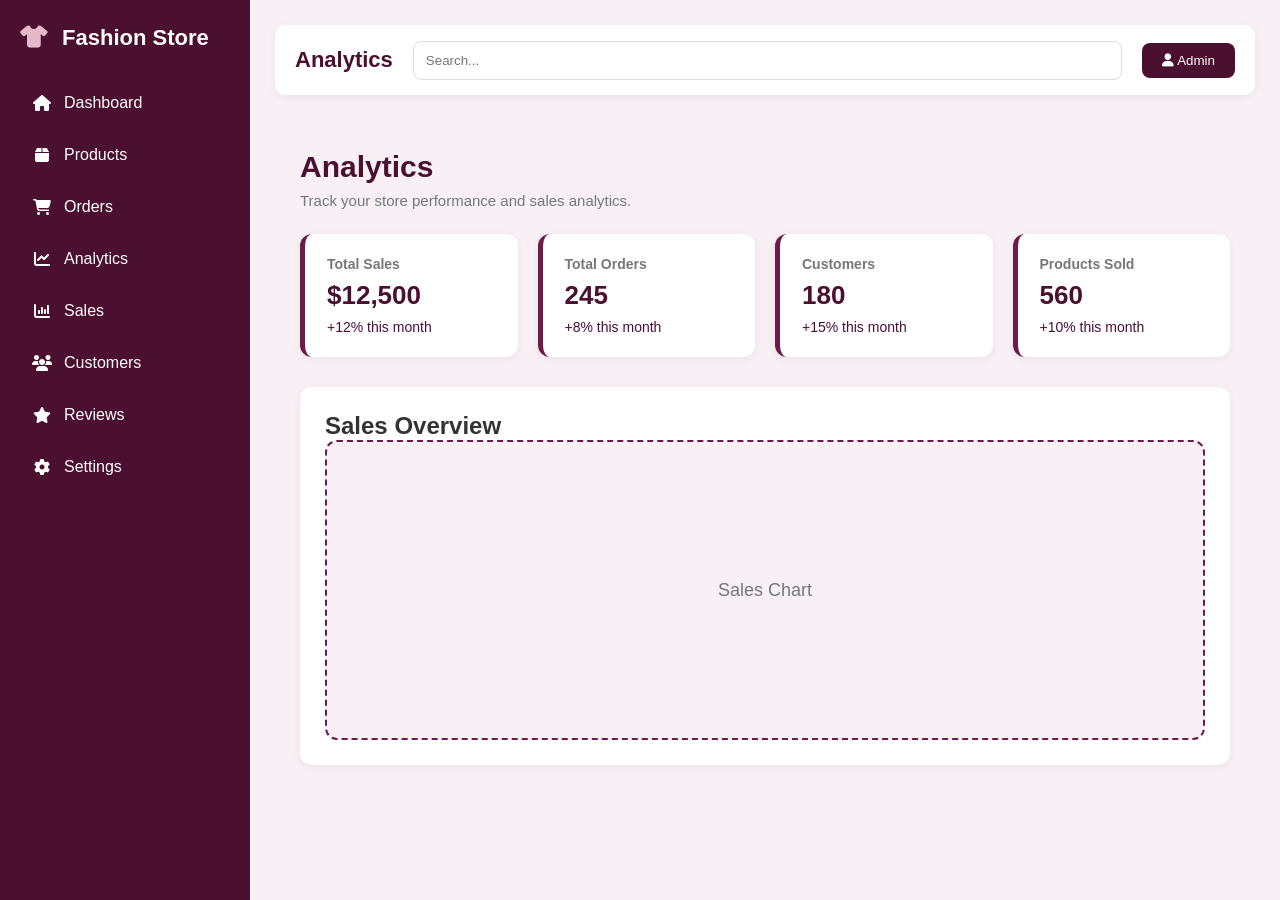
==== analytics.html @ 8191cf87 "Update admin panel CSS" ====
<!DOCTYPE html>
<html lang="en">

<head>
    <meta charset="UTF-8">
    <meta name="viewport" content="width=device-width, initial-scale=1.0">

    <title>Analytics</title>

    <link rel="stylesheet" href="style.css">

    <!-- Font Awesome -->
    <link rel="stylesheet"
        href="https://cdnjs.cloudflare.com/ajax/libs/font-awesome/6.5.0/css/all.min.css">
</head>

<body>

    <input type="checkbox" id="menu-toggle">

    <label for="menu-toggle" class="hamburger">
     <i class="fa-solid fa-bars"></i>
    </label>

    <div class="sidebar">

        <h1>
            <i class="fa-solid fa-shirt"></i>
            Fashion Store
        </h1>

        <ul>

            <li>
                <a href="admin.html">
                    <i class="fa-solid fa-house"></i>
                    Dashboard
                </a>
            </li>

            <li>
                <a href="products.html">
                    <i class="fa-solid fa-box"></i>
                    Products
                </a>
            </li>

            <li>
                <a href="orders.html">
                    <i class="fa-solid fa-cart-shopping"></i>
                    Orders
                </a>
            </li>

            <li>
                <a href="analytics.html">
                    <i class="fa-solid fa-chart-line"></i>
                    Analytics
                </a>
            </li>

            <li>
                <a href="sales.html">
                    <i class="fa-solid fa-chart-column"></i>
                    Sales
                </a>
            </li>

            <li>
                <a href="customers.html">
                    <i class="fa-solid fa-users"></i>
                    Customers
                </a>
            </li>

            <li>
                <a href="reviews.html">
                    <i class="fa-solid fa-star"></i>
                    Reviews
                </a>
            </li>

            <li>
                <a href="settings.html">
                    <i class="fa-solid fa-gear"></i>
                    Settings
                </a>
            </li>

        </ul>

    </div>


    <!-- MAIN -->

    <div class="main">

        <!-- NAVBAR -->

        <div class="navbar">

            <h2>Analytics</h2>

            <input type="text" placeholder="Search...">

            <button>
                <i class="fa-solid fa-user"></i>
                Admin
            </button>

        </div>


        <!-- ANALYTICS CONTENT -->

        <div class="page">

            <h1>Analytics</h1>

            <p class="subtitle">
                Track your store performance and sales analytics.
            </p>


            <!-- CARDS -->

            <div class="stats">

                <div class="box">

                    <h3>Total Sales</h3>

                    <h2>$12,500</h2>

                    <p>+12% this month</p>

                </div>


                <div class="box">

                    <h3>Total Orders</h3>

                    <h2>245</h2>

                    <p>+8% this month</p>

                </div>


                <div class="box">

                    <h3>Customers</h3>

                    <h2>180</h2>

                    <p>+15% this month</p>

                </div>


                <div class="box">

                    <h3>Products Sold</h3>

                    <h2>560</h2>

                    <p>+10% this month</p>

                </div>

            </div>


            <!-- SALES OVERVIEW -->

            <div class="section">

                <h2>Sales Overview</h2>

                <div class="chart-box">

                    Sales Chart

                </div>

            </div>

        </div>

    </div>

</body>

</html>
---- style.css ----
* {
    margin: 0;
    padding: 0;
    box-sizing: border-box;
}

body {
    font-family: Arial, sans-serif;
    display: flex;
    min-height: 100vh;
    background-color: #f8f0f5;
    color: #333;
}

button,
input,
select,
textarea {
    font-family: Arial, sans-serif;
}


/* =====================================================
   SIDEBAR
===================================================== */

.sidebar {
    width: 250px;
    min-width: 250px;
    min-height: 100vh;
    background-color: #4b0f30;
    color: white;
    padding: 25px 20px;
    flex-shrink: 0;
}

.sidebar h1 {
    font-size: 22px;
    margin-bottom: 30px;
    color: white;
    white-space: nowrap;
}

.sidebar h1 i {
    margin-right: 8px;
    color: #e6b8cc;
}

.sidebar ul {
    list-style: none;
}

.sidebar li {
    margin-bottom: 8px;
}

.sidebar a {
    display: flex;
    align-items: center;
    gap: 12px;
    padding: 13px 12px;
    color: white;
    text-decoration: none;
    border-radius: 8px;
    transition: 0.3s;
}

.sidebar a i {
    width: 20px;
    text-align: center;
}

/* Sidebar Hover + Active */

.sidebar a:hover,
.sidebar a.active {
    background-color: #6d1b49;
    color: white;
}


/* =====================================================
   MAIN PAGE
===================================================== */

.main,
.page {
    flex: 1;
    min-width: 0;
    padding: 25px;
}


/* =====================================================
   NAVBAR
===================================================== */

.navbar {
    width: 100%;
    min-height: 70px;
    background-color: white;

    display: flex;
    align-items: center;
    gap: 20px;

    padding: 15px 20px;
    margin-bottom: 30px;

    border-radius: 10px;
    box-shadow: 0 2px 8px rgba(0, 0, 0, 0.06);
}

.navbar h2,
.navbar-left h2 {
    font-size: 22px;
    color: #4b0f30;
    white-space: nowrap;
}

.navbar input {
    flex: 1;
    min-width: 0;

    padding: 11px 12px;

    border: 1px solid #ddd;
    border-radius: 8px;
    outline: none;
}

.navbar input:focus {
    border-color: #6d1b49;
}

.navbar button {
    background-color: #4b0f30;
    color: white;

    border: none;
    padding: 10px 20px;

    border-radius: 8px;
    cursor: pointer;

    transition: 0.3s;
}

.navbar button:hover {
    background-color: #6d1b49;
}


/* Navbar Left / Right */

.navbar-left {
    display: flex;
    align-items: center;
    gap: 15px;
}

.navbar-right {
    display: flex;
    align-items: center;
    gap: 20px;
}

.navbar-right > i {
    font-size: 18px;
    color: #4b0f30;
}

.admin-info {
    display: flex;
    align-items: center;
    gap: 8px;
}

.admin-info i {
    color: #4b0f30;
}

.menu-icon {
    font-size: 20px;
    color: #4b0f30;
    cursor: pointer;
}


/* =====================================================
   PAGE HEADINGS
===================================================== */

.page-header {
    margin-bottom: 25px;
}

.page-header h1,
.page > h1 {
    color: #4b0f30;
    font-size: 30px;
    margin-bottom: 8px;
}

.subtitle {
    color: #777;
    font-size: 15px;
    margin-bottom: 25px;
}


/* =====================================================
   DASHBOARD CARDS
===================================================== */

.cards,
.stats {
    display: grid;
    grid-template-columns: repeat(4, 1fr);
    gap: 20px;
    margin-bottom: 30px;
}

.card,
.box {
    background-color: white;
    padding: 22px;

    border-radius: 12px;
    border-left: 5px solid #6d1b49;

    box-shadow: 0 2px 8px rgba(0, 0, 0, 0.06);

    transition: 0.3s;
}

.card:hover,
.box:hover {
    transform: translateY(-4px);
}

.card h4,
.box h3 {
    font-size: 14px;
    color: #777;
    margin-bottom: 8px;
}

.card h2,
.box h2 {
    font-size: 26px;
    color: #4b0f30;
}

.card p,
.box p {
    color: #4b0f30;
    font-size: 14px;
    margin-top: 8px;
}


/* =====================================================
   STAT CARD ICON
===================================================== */

.box-icon {
    width: 50px;
    height: 50px;

    background-color: #f3e5ed;
    color: #4b0f30;

    border-radius: 10px;

    display: flex;
    align-items: center;
    justify-content: center;

    font-size: 20px;
    margin-bottom: 12px;
}


/* =====================================================
   DASHBOARD CONTENT
   RECENT ORDERS + TOP SELLING
===================================================== */

.content {
    display: grid;
    grid-template-columns: 2fr 1fr;
    gap: 25px;
}


/* Recent Orders + Top Selling */

.orders,
.products {
    background-color: white;
    padding: 25px;

    border-radius: 12px;

    box-shadow: 0 2px 8px rgba(0, 0, 0, 0.06);

    min-width: 0;
    overflow-x: auto;
}


/* Section Heading */

.section-title {
    display: flex;
    justify-content: space-between;
    align-items: center;

    gap: 15px;
    margin-bottom: 20px;
}

.section-title h2 {
    color: #4b0f30;
    font-size: 21px;
}


/* See All / View All */

.section-title button {
    background-color: #4b0f30;
    color: white;

    border: none;

    padding: 9px 16px;

    border-radius: 7px;

    cursor: pointer;
    white-space: nowrap;

    transition: 0.3s;
}

.section-title button:hover {
    background-color: #6d1b49;
}


/* =====================================================
   GENERAL SECTION
===================================================== */

.section {
    background-color: white;

    padding: 25px;

    border-radius: 12px;

    box-shadow: 0 2px 8px rgba(0, 0, 0, 0.06);

    margin-bottom: 25px;

    min-width: 0;
}


/* =====================================================
   ALL TABLES
===================================================== */

table {
    width: 100%;
    border-collapse: collapse;
    background-color: white;
}

th {
    background-color: #4b0f30;
    color: white;

    padding: 14px;

    text-align: left;
    white-space: nowrap;
}

td {
    background-color: white;

    padding: 14px;

    border-bottom: 1px solid #eee;
}

tr:hover td {
    background-color: #f3e5ed;
}


/* =====================================================
   PRODUCT PAGE
===================================================== */

.product-heading {
    display: flex;
    justify-content: space-between;
    align-items: center;

    gap: 20px;

    margin: 30px 0 20px;
}

.product-heading h2 {
    color: #4b0f30;
}


/* Add Product */

.add-btn {
    background-color: #6d1b49;
    color: white;

    border: none;

    padding: 12px 22px;

    border-radius: 8px;

    font-weight: bold;

    cursor: pointer;

    transition: 0.3s;
}

.add-btn:hover {
    background-color: #4b0f30;
}


/* =====================================================
   FILTERS
===================================================== */

.filters {
    background-color: white;

    padding: 20px;

    border-radius: 12px;

    display: flex;

    gap: 20px;

    margin-bottom: 25px;

    box-shadow: 0 2px 8px rgba(0, 0, 0, 0.06);
}

.filters input,
.filters select {
    padding: 12px;

    border: 1px solid #ddd;

    border-radius: 8px;

    outline: none;
}

.filters input {
    flex: 1;
}

.filters input:focus,
.filters select:focus {
    border-color: #6d1b49;
}


/* =====================================================
   PRODUCT TABLE
===================================================== */

.product-table {
    background-color: white;

    padding: 20px;

    border-radius: 12px;

    box-shadow: 0 2px 8px rgba(0, 0, 0, 0.06);

    overflow-x: auto;
}

.product-table table {
    width: 100%;
    min-width: 650px;
    background-color: white;
}

.product-table th {
    background-color: #4b0f30;
    color: white;
}

.product-table td {
    background-color: white;
}

.product-table tr:hover td {
    background-color: #f3e5ed;
}


/* =====================================================
   ACTION BUTTONS
===================================================== */

.edit,
.delete,
.view-btn {
    border: none;

    padding: 8px 15px;

    border-radius: 6px;

    cursor: pointer;

    margin-right: 5px;

    transition: 0.3s;
}


/* Edit */

.edit {
    background-color: #6d1b49;
    color: white;
}

.edit:hover {
    background-color: #4b0f30;
}


/* Delete */

.delete {
    background-color: #8b0000;
    color: white;
}

.delete:hover {
    background-color: #650000;
}


/* View */

.view-btn {
    background-color: #4b0f30;
    color: white;
}

.view-btn:hover {
    background-color: #6d1b49;
}


/* =====================================================
   ORDERS PAGE
===================================================== */

.orders-heading {
    display: flex;

    justify-content: space-between;
    align-items: center;

    gap: 20px;

    margin: 30px 0 25px;
}

.orders-heading h2 {
    color: #4b0f30;
    margin-bottom: 5px;
}

.orders-heading p {
    color: #777;
}


/* Export */

.export-btn {
    background-color: #4b0f30;
    color: white;

    border: none;

    padding: 12px 22px;

    border-radius: 8px;

    cursor: pointer;

    font-weight: 600;

    transition: 0.3s;
}

.export-btn:hover {
    background-color: #6d1b49;
}


/* =====================================================
   ORDER CARDS
===================================================== */

.order-cards {
    display: grid;

    grid-template-columns: repeat(4, 1fr);

    gap: 20px;

    margin: 25px 0;
}

.order-card {
    background-color: white;

    border-radius: 12px;

    padding: 20px;

    display: flex;
    align-items: center;

    gap: 18px;

    box-shadow: 0 2px 8px rgba(0, 0, 0, 0.06);

    border-left: 5px solid #6d1b49;
}

.order-card h2 {
    margin: 6px 0;
    color: #4b0f30;
}

.order-card p {
    color: #666;
}

.order-card span {
    color: #4b0f30;
    font-size: 14px;
}

.order-icon {
    width: 60px;
    height: 60px;

    min-width: 60px;

    background-color: #f3e5ed;

    border-radius: 50%;

    display: flex;
    align-items: center;
    justify-content: center;

    color: #4b0f30;
}


/* =====================================================
   ORDER FILTER
===================================================== */

.order-filter {
    display: flex;

    gap: 15px;

    margin-bottom: 25px;
}

.order-filter input {
    flex: 1;
}

.order-filter input,
.order-filter select {
    padding: 12px;

    border: 1px solid #ddd;

    border-radius: 8px;

    outline: none;
}

.order-filter input:focus,
.order-filter select:focus {
    border-color: #6d1b49;
}


/* =====================================================
   ORDERS TABLE
===================================================== */

.orders-table {
    width: 100%;

    overflow-x: auto;

    background-color: white;

    border-radius: 12px;

    box-shadow: 0 2px 8px rgba(0, 0, 0, 0.06);
}

.orders-table table {
    width: 100%;

    min-width: 950px;

    background-color: white;
}

.orders-table th {
    background-color: #4b0f30;
}

.orders-table td {
    background-color: white;
}

.orders-table tr:hover td {
    background-color: #f3e5ed;
}


/* =====================================================
   STATUS BADGES
===================================================== */

.paid,
.pending-payment,
.pending,
.delivered,
.shipped,
.cancelled {
    display: inline-block;

    padding: 6px 12px;

    border-radius: 20px;

    font-size: 13px;

    font-weight: 600;

    white-space: nowrap;
}

.paid,
.delivered {
    background-color: #d4f8d4;
    color: #1f7a1f;
}

.pending-payment,
.pending {
    background-color: #fff2c7;
    color: #a56a00;
}

.shipped {
    background-color: #d8ecff;
    color: #005cb8;
}

.cancelled {
    background-color: #ffd9d9;
    color: #b40000;
}


/* =====================================================
   ANALYTICS / SALES
===================================================== */

.chart-box {
    width: 100%;

    height: 300px;

    background-color: #f8f0f5;

    border: 2px dashed #6d1b49;

    border-radius: 12px;

    display: flex;

    justify-content: center;

    align-items: center;

    color: #777;

    font-size: 18px;
}


/* =====================================================
   SALES TABLE
===================================================== */

/* Sales section/table white */

.sales-table,
.sales-section,
.sales .section {
    background-color: white;
}

.sales-table {
    width: 100%;

    background-color: white;

    padding: 20px;

    border-radius: 12px;

    overflow-x: auto;

    box-shadow: 0 2px 8px rgba(0, 0, 0, 0.06);
}

.sales-table table {
    width: 100%;
    min-width: 650px;

    background-color: white;
}

.sales-table th {
    background-color: #4b0f30;
    color: white;
}

.sales-table td {
    background-color: white;
}

.sales-table tr:hover td {
    background-color: #f3e5ed;
}


/* =====================================================
   CUSTOMERS TABLE
===================================================== */

.customers-table {
    width: 100%;

    background-color: white;

    padding: 20px;

    border-radius: 12px;

    overflow-x: auto;

    box-shadow: 0 2px 8px rgba(0, 0, 0, 0.06);
}

.customers-table table {
    width: 100%;
    min-width: 700px;

    background-color: white;
}

.customers-table th {
    background-color: #4b0f30;
    color: white;
}

.customers-table td {
    background-color: white;
}

.customers-table tr:hover td {
    background-color: #f3e5ed;
}


/* =====================================================
   REVIEWS
===================================================== */

.review {
    border: 1px solid #eee;

    border-radius: 10px;

    padding: 20px;

    margin-bottom: 15px;

    background-color: white;
}

.review:last-child {
    margin-bottom: 0;
}

.review-top {
    display: flex;

    align-items: flex-start;

    justify-content: space-between;

    gap: 20px;

    margin-bottom: 12px;
}

.review h3 {
    color: #333;

    font-size: 17px;

    margin-bottom: 5px;
}

.review small {
    color: #888;

    font-size: 13px;
}

.stars {
    color: #c27a00;

    font-size: 17px;

    white-space: nowrap;
}

.review-text {
    color: #666;

    line-height: 1.6;

    font-size: 14px;
}


/* =====================================================
   SETTINGS
===================================================== */

.settings-box {
    background-color: white;

    width: 100%;

    max-width: 750px;

    padding: 25px;

    margin-bottom: 25px;

    border-radius: 10px;

    box-shadow: 0 2px 10px rgba(0, 0, 0, 0.08);
}

.settings-box h2 {
    color: #4b0f30;

    font-size: 21px;

    margin-bottom: 20px;
}

.settings-box label {
    display: inline-block;

    margin-bottom: 7px;

    font-size: 14px;

    font-weight: bold;

    color: #444;
}

.settings-box input,
.settings-box textarea {
    width: 100%;

    padding: 12px;

    border: 1px solid #ddd;

    border-radius: 6px;

    font-size: 14px;

    outline: none;

    font-family: Arial, sans-serif;
}

.settings-box input:focus,
.settings-box textarea:focus {
    border-color: #6d1b49;
}

.settings-box textarea {
    height: 100px;

    resize: vertical;
}

.settings-box button {
    background-color: #6d1b49;

    color: white;

    border: none;

    padding: 12px 22px;

    border-radius: 6px;

    font-size: 14px;

    cursor: pointer;

    transition: 0.3s;
}

.settings-box button:hover {
    background-color: #4b0f30;
}


/* =====================================================
   TABLET RESPONSIVE
===================================================== */

@media (max-width: 1000px) {

    .cards,
    .stats {
        grid-template-columns: repeat(2, 1fr);
    }

    .order-cards {
        grid-template-columns: repeat(2, 1fr);
    }

    .content {
        grid-template-columns: 1fr;
    }
}


/* =====================================================
   MOBILE RESPONSIVE
===================================================== */

@media (max-width: 768px) {

    body {
        display: block;
        width: 100%;
        overflow-x: hidden;
    }


    /* SIDEBAR */

    .sidebar {
        width: 100%;
        min-width: 100%;
        min-height: auto;

        padding: 15px 20px;
    }

    .sidebar h1 {
        font-size: 20px;
        margin-bottom: 15px;
    }

    .sidebar ul {
        display: grid;
        grid-template-columns: repeat(2, 1fr);
        gap: 6px;
    }

    .sidebar li {
        margin: 0;
    }

    .sidebar a {
        padding: 10px;
        font-size: 13px;
        gap: 8px;
    }


    /* MAIN */

    .main,
    .page {
        width: 100%;
        min-width: 0;
        padding: 15px;
    }


    /* NAVBAR */

    .navbar {
        width: 100%;

        padding: 12px 15px;

        margin-bottom: 20px;

        flex-wrap: wrap;

        gap: 12px;
    }

    .navbar h2 {
        font-size: 19px;
    }

    .navbar input {
        width: 100%;
        flex-basis: 100%;
        order: 2;
    }

    .navbar button {
        padding: 9px 15px;
    }

    .navbar-left {
        width: 100%;
    }

    .navbar-right {
        width: 100%;
        justify-content: flex-end;
        gap: 12px;
    }

    .admin-info span {
        display: none;
    }


    /* HEADINGS */

    .page-header h1,
    .page > h1 {
        font-size: 25px;
    }

    .subtitle {
        font-size: 14px;
        margin-bottom: 20px;
    }


    /* CARDS */

    .cards,
    .stats {
        grid-template-columns: 1fr;
        gap: 15px;
    }

    .card,
    .box {
        width: 100%;
        padding: 18px;
    }


    /* DASHBOARD CONTENT */

    .content {
        grid-template-columns: 1fr;
        gap: 18px;
    }

    .orders,
    .products {
        width: 100%;
        padding: 18px;

        overflow-x: auto;
    }


    /* RECENT ORDERS / TOP SELLING */

    .orders table,
    .products table {
        min-width: 650px;
    }


    /* SECTION */

    .section {
        width: 100%;
        padding: 18px;
        overflow-x: auto;
    }

    .section table {
        min-width: 650px;
    }


    /* PRODUCT PAGE */

    .product-heading {
        flex-direction: column;
        align-items: flex-start;
        gap: 15px;
        margin: 20px 0;
    }

    .product-heading h2 {
        font-size: 22px;
    }

    .add-btn {
        width: 100%;
    }


    /* FILTERS */

    .filters,
    .order-filter {
        width: 100%;
        flex-direction: column;
        gap: 12px;
    }

    .filters input,
    .filters select,
    .order-filter input,
    .order-filter select {
        width: 100%;
    }


    /* PRODUCT TABLE */

    .product-table {
        width: 100%;
        padding: 15px;
        overflow-x: auto;
    }

    .product-table table {
        min-width: 650px;
    }


    /* ORDERS */

    .orders-heading {
        flex-direction: column;
        align-items: flex-start;
        gap: 15px;
        margin: 20px 0;
    }

    .orders-heading h2 {
        font-size: 22px;
    }

    .export-btn {
        width: 100%;
    }


    /* ORDER CARDS */

    .order-cards {
        grid-template-columns: 1fr;
        gap: 15px;
    }

    .order-card {
        width: 100%;
        padding: 18px;
    }


    /* ORDERS TABLE */

    .orders-table {
        width: 100%;
        overflow-x: auto;
    }

    .orders-table table {
        min-width: 950px;
    }


    /* SALES TABLE */

    .sales-table {
        width: 100%;
        overflow-x: auto;
        padding: 15px;
    }

    .sales-table table {
        min-width: 650px;
    }


    /* CUSTOMERS TABLE */

    .customers-table {
        width: 100%;
        overflow-x: auto;
        padding: 15px;
    }

    .customers-table table {
        min-width: 700px;
    }


    /* REVIEWS */

    .review {
        width: 100%;
        padding: 16px;
    }

    .review-top {
        flex-direction: column;
        gap: 8px;
    }

    .review h3 {
        font-size: 16px;
    }

    .review-text {
        font-size: 13px;
    }


    /* SETTINGS */

    .settings-box {
        width: 100%;
        padding: 18px;
    }

    .settings-box input,
    .settings-box textarea {
        width: 100%;
    }

    .settings-box button {
        width: 100%;
    }


    /* CHART */

    .chart-box {
        height: 250px;
        font-size: 16px;
    }


    /* BUTTONS */

    .edit,
    .delete,
    .view-btn {
        padding: 7px 12px;
        font-size: 12px;
    }
}


/* =====================================================
   SMALL MOBILE
===================================================== */

@media (max-width: 480px) {

    .sidebar {
        padding: 15px;
    }

    .sidebar h1 {
        font-size: 18px;
    }

    .sidebar ul {
        grid-template-columns: 1fr;
    }

    .sidebar a {
        padding: 10px;
    }


    .main,
    .page {
        padding: 12px;
    }


    .navbar {
        padding: 12px;
    }

    .navbar h2 {
        font-size: 17px;
    }


    .page-header h1,
    .page > h1 {
        font-size: 23px;
    }

    .subtitle {
        font-size: 13px;
    }


    .card,
    .box {
        padding: 15px;
    }

    .box-icon {
        width: 43px;
        height: 43px;
        font-size: 17px;
    }

    .box h3,
    .card h4 {
        font-size: 13px;
    }

    .box h2,
    .card h2 {
        font-size: 21px;
    }


    .orders,
    .products,
    .section {
        padding: 15px;
    }


    .section-title {
        align-items: flex-start;
    }

    .section-title h2 {
        font-size: 18px;
    }

    .section-title button {
        padding: 8px 12px;
        font-size: 12px;
    }


    .review {
        padding: 14px;
    }

    .review h3 {
        font-size: 15px;
    }

    .review-text {
        font-size: 13px;
    }


    .settings-box {
        padding: 15px;
    }
}

/* =====================================================
   HAMBURGER MENU
===================================================== */

#menu-toggle {
    display: none;
}

.hamburger {
    display: none;
}


/* =====================================================
   MOBILE HAMBURGER
===================================================== */

@media (max-width: 768px) {

    .hamburger {
        display: flex;

        position: fixed;
        top: 15px;
        left: 15px;

        width: 45px;
        height: 45px;

        background-color: #4b0f30;
        color: white;

        align-items: center;
        justify-content: center;

        border-radius: 8px;

        cursor: pointer;

        z-index: 1001;

        font-size: 20px;
    }


    /* Sidebar mobile par hide */

    .sidebar {
        position: fixed;

        top: 0;
        left: -260px;

        width: 250px;
        min-width: 250px;
        height: 100vh;

        z-index: 1000;

        transition: 0.3s ease;

        overflow-y: auto;
    }


    /* Hamburger click hone par sidebar show */

    #menu-toggle:checked ~ .sidebar {
        left: 0;
    }


    /* Main full width */

    .main,
    .page {
        width: 100%;
        padding: 75px 15px 25px;
    }


    /* Hamburger click ke baad icon */

    #menu-toggle:checked + .hamburger {
        left: 215px;
    }

}
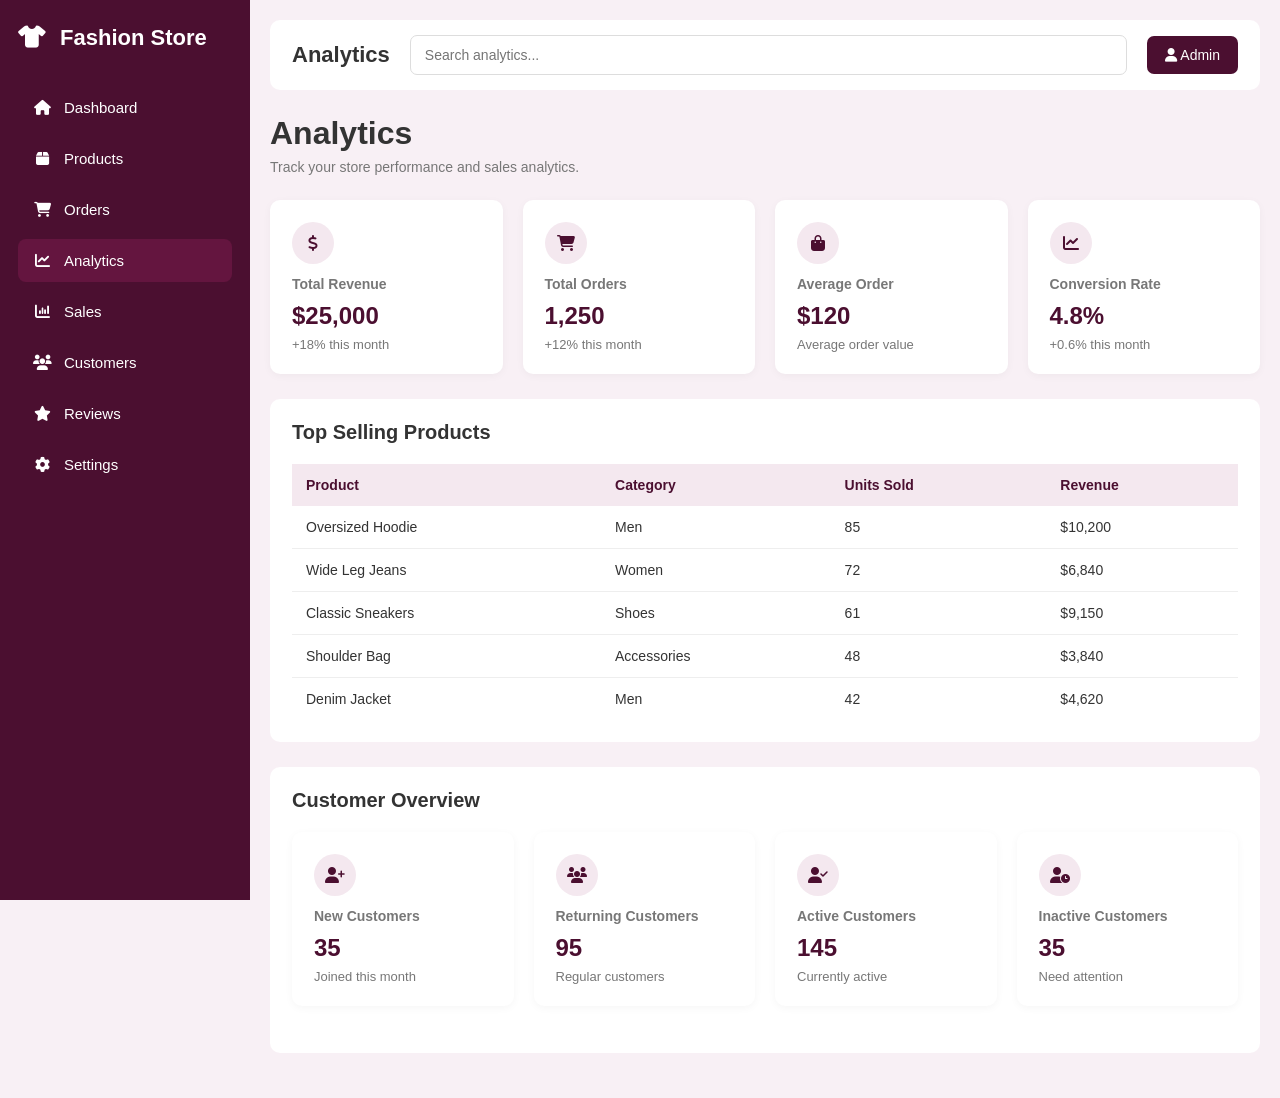
==== commit 5299ac2c: "Update admin panel CSS" ====
--- a/analytics.html
+++ b/analytics.html
@@ -2,25 +2,31 @@
 <html lang="en">
 
 <head>
+
     <meta charset="UTF-8">
     <meta name="viewport" content="width=device-width, initial-scale=1.0">
 
-    <title>Analytics</title>
+    <title>Analytics - Fashion Store</title>
 
     <link rel="stylesheet" href="style.css">
 
-    <!-- Font Awesome -->
     <link rel="stylesheet"
         href="https://cdnjs.cloudflare.com/ajax/libs/font-awesome/6.5.0/css/all.min.css">
+
 </head>
 
 <body>
 
+    <!-- HAMBURGER -->
+
     <input type="checkbox" id="menu-toggle">
 
     <label for="menu-toggle" class="hamburger">
-     <i class="fa-solid fa-bars"></i>
+        <i class="fa-solid fa-bars"></i>
     </label>
+
+
+    <!-- SIDEBAR -->
 
     <div class="sidebar">
 
@@ -32,7 +38,7 @@
         <ul>
 
             <li>
-                <a href="admin.html">
+                <a href="index.html">
                     <i class="fa-solid fa-house"></i>
                     Dashboard
                 </a>
@@ -53,7 +59,7 @@
             </li>
 
             <li>
-                <a href="analytics.html">
+                <a href="analytics.html" class="active">
                     <i class="fa-solid fa-chart-line"></i>
                     Analytics
                 </a>
@@ -96,13 +102,17 @@
 
     <div class="main">
 
+
         <!-- NAVBAR -->
 
         <div class="navbar">
 
             <h2>Analytics</h2>
 
-            <input type="text" placeholder="Search...">
+            <input
+                type="text"
+                placeholder="Search analytics..."
+            >
 
             <button>
                 <i class="fa-solid fa-user"></i>
@@ -112,7 +122,7 @@
         </div>
 
 
-        <!-- ANALYTICS CONTENT -->
+        <!-- PAGE -->
 
         <div class="page">
 
@@ -123,74 +133,253 @@
             </p>
 
 
-            <!-- CARDS -->
+            <!-- ANALYTICS CARDS -->
 
             <div class="stats">
 
+
+                <!-- REVENUE -->
+
                 <div class="box">
 
-                    <h3>Total Sales</h3>
-
-                    <h2>$12,500</h2>
+                    <div class="box-icon">
+                        <i class="fa-solid fa-dollar-sign"></i>
+                    </div>
+
+                    <h3>Total Revenue</h3>
+
+                    <h2>$25,000</h2>
+
+                    <p>+18% this month</p>
+
+                </div>
+
+
+                <!-- ORDERS -->
+
+                <div class="box">
+
+                    <div class="box-icon">
+                        <i class="fa-solid fa-cart-shopping"></i>
+                    </div>
+
+                    <h3>Total Orders</h3>
+
+                    <h2>1,250</h2>
 
                     <p>+12% this month</p>
 
                 </div>
 
 
+                <!-- AVERAGE ORDER -->
+
                 <div class="box">
 
-                    <h3>Total Orders</h3>
-
-                    <h2>245</h2>
-
-                    <p>+8% this month</p>
-
-                </div>
-
+                    <div class="box-icon">
+                        <i class="fa-solid fa-bag-shopping"></i>
+                    </div>
+
+                    <h3>Average Order</h3>
+
+                    <h2>$120</h2>
+
+                    <p>Average order value</p>
+
+                </div>
+
+
+                <!-- CONVERSION -->
 
                 <div class="box">
 
-                    <h3>Customers</h3>
-
-                    <h2>180</h2>
-
-                    <p>+15% this month</p>
-
-                </div>
-
-
-                <div class="box">
-
-                    <h3>Products Sold</h3>
-
-                    <h2>560</h2>
-
-                    <p>+10% this month</p>
+                    <div class="box-icon">
+                        <i class="fa-solid fa-chart-line"></i>
+                    </div>
+
+                    <h3>Conversion Rate</h3>
+
+                    <h2>4.8%</h2>
+
+                    <p>+0.6% this month</p>
 
                 </div>
 
             </div>
 
 
-            <!-- SALES OVERVIEW -->
+
+
+            <!-- TOP SELLING PRODUCTS -->
 
             <div class="section">
 
-                <h2>Sales Overview</h2>
-
-                <div class="chart-box">
-
-                    Sales Chart
-
-                </div>
+                <h2>Top Selling Products</h2>
+
+                <table>
+
+                    <tr>
+
+                        <th>Product</th>
+
+                        <th>Category</th>
+
+                        <th>Units Sold</th>
+
+                        <th>Revenue</th>
+
+                    </tr>
+
+
+                    <tr>
+
+                        <td>Oversized Hoodie</td>
+
+                        <td>Men</td>
+
+                        <td>85</td>
+
+                        <td>$10,200</td>
+
+                    </tr>
+
+
+                    <tr>
+
+                        <td>Wide Leg Jeans</td>
+
+                        <td>Women</td>
+
+                        <td>72</td>
+
+                        <td>$6,840</td>
+
+                    </tr>
+
+
+                    <tr>
+
+                        <td>Classic Sneakers</td>
+
+                        <td>Shoes</td>
+
+                        <td>61</td>
+
+                        <td>$9,150</td>
+
+                    </tr>
+
+
+                    <tr>
+
+                        <td>Shoulder Bag</td>
+
+                        <td>Accessories</td>
+
+                        <td>48</td>
+
+                        <td>$3,840</td>
+
+                    </tr>
+
+
+                    <tr>
+
+                        <td>Denim Jacket</td>
+
+                        <td>Men</td>
+
+                        <td>42</td>
+
+                        <td>$4,620</td>
+
+                    </tr>
+
+                </table>
 
             </div>
 
+
+
+            <!-- CUSTOMER OVERVIEW -->
+
+            <div class="section">
+
+                <h2>Customer Overview</h2>
+
+
+                <div class="stats">
+
+
+                    <div class="box">
+
+                        <div class="box-icon">
+                            <i class="fa-solid fa-user-plus"></i>
+                        </div>
+
+                        <h3>New Customers</h3>
+
+                        <h2>35</h2>
+
+                        <p>Joined this month</p>
+
+                    </div>
+
+
+                    <div class="box">
+
+                        <div class="box-icon">
+                            <i class="fa-solid fa-users"></i>
+                        </div>
+
+                        <h3>Returning Customers</h3>
+
+                        <h2>95</h2>
+
+                        <p>Regular customers</p>
+
+                    </div>
+
+
+                    <div class="box">
+
+                        <div class="box-icon">
+                            <i class="fa-solid fa-user-check"></i>
+                        </div>
+
+                        <h3>Active Customers</h3>
+
+                        <h2>145</h2>
+
+                        <p>Currently active</p>
+
+                    </div>
+
+
+                    <div class="box">
+
+                        <div class="box-icon">
+                            <i class="fa-solid fa-user-clock"></i>
+                        </div>
+
+                        <h3>Inactive Customers</h3>
+
+                        <h2>35</h2>
+
+                        <p>Need attention</p>
+
+                    </div>
+
+                </div>
+
+            </div>
+
+
         </div>
 
     </div>
 
+
 </body>
 
 </html>
--- a/style.css
+++ b/style.css
@@ -1,939 +1,1080 @@
+/* =========================================
+   RESET
+========================================= */
+
 * {
     margin: 0;
     padding: 0;
     box-sizing: border-box;
 }
 
+html {
+    width: 100%;
+    overflow-x: hidden;
+}
+
 body {
-    font-family: Arial, sans-serif;
-    display: flex;
+    width: 100%;
     min-height: 100vh;
+
+    font-family: Arial, Helvetica, sans-serif;
+
     background-color: #f8f0f5;
     color: #333;
-}
-
-button,
-input,
-select,
-textarea {
-    font-family: Arial, sans-serif;
-}
-
-
-/* =====================================================
+
+    overflow-x: hidden;
+}
+
+
+/* =========================================
    SIDEBAR
-===================================================== */
+========================================= */
 
 .sidebar {
     width: 250px;
-    min-width: 250px;
-    min-height: 100vh;
+    height: 100vh;
+
+    position: fixed;
+    top: 0;
+    left: 0;
+
     background-color: #4b0f30;
     color: white;
-    padding: 25px 20px;
-    flex-shrink: 0;
-}
+
+    padding: 25px 18px;
+
+    overflow-y: auto;
+
+    z-index: 1000;
+}
+
+
+/* Sidebar Heading */
 
 .sidebar h1 {
     font-size: 22px;
-    margin-bottom: 30px;
-    color: white;
+    margin-bottom: 35px;
+
     white-space: nowrap;
 }
 
 .sidebar h1 i {
     margin-right: 8px;
-    color: #e6b8cc;
-}
+}
+
+
+/* Sidebar List */
 
 .sidebar ul {
     list-style: none;
+    padding: 0;
+    margin: 0;
 }
 
 .sidebar li {
     margin-bottom: 8px;
 }
+
+
+/* Sidebar Links */
 
 .sidebar a {
     display: flex;
     align-items: center;
+
     gap: 12px;
-    padding: 13px 12px;
+
+    width: 100%;
+
+    padding: 13px 14px;
+
     color: white;
     text-decoration: none;
+
     border-radius: 8px;
-    transition: 0.3s;
-}
+
+    font-size: 15px;
+
+    white-space: nowrap;
+}
+
+
+/* Sidebar Icons */
 
 .sidebar a i {
     width: 20px;
+
     text-align: center;
-}
-
-/* Sidebar Hover + Active */
-
-.sidebar a:hover,
+
+    flex-shrink: 0;
+}
+
+
+/* Hover */
+
+.sidebar a:hover {
+    background-color: #64153f;
+}
+
+
+/* Active */
+
 .sidebar a.active {
-    background-color: #6d1b49;
+    background-color: #64153f;
+}
+
+
+/* =========================================
+   HAMBURGER
+========================================= */
+
+#menu-toggle {
+    display: none;
+}
+
+.hamburger {
+    display: none;
+
+    position: fixed;
+
+    top: 15px;
+    left: 15px;
+
+    width: 42px;
+    height: 42px;
+
+    background-color: #4b0f30;
     color: white;
-}
-
-
-/* =====================================================
-   MAIN PAGE
-===================================================== */
-
-.main,
-.page {
-    flex: 1;
+
+    border-radius: 8px;
+
+    align-items: center;
+    justify-content: center;
+
+    cursor: pointer;
+
+    z-index: 2000;
+}
+
+.hamburger i {
+    font-size: 20px;
+}
+
+
+/* =========================================
+   MAIN
+========================================= */
+
+.main {
+    width: calc(100% - 250px);
+
+    min-height: 100vh;
+
+    margin-left: 250px;
+
+    padding: 20px;
+
+    background-color: #f8f0f5;
+
     min-width: 0;
-    padding: 25px;
-}
-
-
-/* =====================================================
+}
+
+
+/* =========================================
    NAVBAR
-===================================================== */
+========================================= */
 
 .navbar {
     width: 100%;
+
     min-height: 70px;
+
     background-color: white;
 
-    display: flex;
+    padding: 15px 22px;
+
+    display: grid;
+
+    grid-template-columns:
+        auto
+        minmax(150px, 1fr)
+        auto;
+
     align-items: center;
+
     gap: 20px;
 
-    padding: 15px 20px;
-    margin-bottom: 30px;
-
     border-radius: 10px;
-    box-shadow: 0 2px 8px rgba(0, 0, 0, 0.06);
-}
-
-.navbar h2,
-.navbar-left h2 {
+
+    margin-bottom: 25px;
+}
+
+
+/* Navbar Heading */
+
+.navbar h2 {
     font-size: 22px;
-    color: #4b0f30;
+
+    color: #333;
+
     white-space: nowrap;
 }
 
+
+/* Navbar Search */
+
 .navbar input {
-    flex: 1;
+    width: 100%;
+
     min-width: 0;
 
-    padding: 11px 12px;
+    padding: 11px 14px;
 
     border: 1px solid #ddd;
-    border-radius: 8px;
+
+    border-radius: 7px;
+
     outline: none;
+
+    font-size: 14px;
 }
 
 .navbar input:focus {
-    border-color: #6d1b49;
-}
+    border-color: #4b0f30;
+}
+
+
+/* Navbar Admin */
 
 .navbar button {
+    border: none;
+
     background-color: #4b0f30;
+
     color: white;
 
-    border: none;
-    padding: 10px 20px;
-
-    border-radius: 8px;
+    padding: 11px 18px;
+
+    border-radius: 7px;
+
+    font-size: 14px;
+
     cursor: pointer;
 
-    transition: 0.3s;
-}
-
-.navbar button:hover {
-    background-color: #6d1b49;
-}
-
-
-/* Navbar Left / Right */
+    white-space: nowrap;
+}
+
+
+/* =========================================
+   REVIEWS NAVBAR
+========================================= */
 
 .navbar-left {
-    display: flex;
-    align-items: center;
-    gap: 15px;
+    min-width: 0;
 }
 
 .navbar-right {
     display: flex;
+
     align-items: center;
-    gap: 20px;
+
+    gap: 18px;
+
+    white-space: nowrap;
 }
 
 .navbar-right > i {
-    font-size: 18px;
     color: #4b0f30;
+
+    font-size: 17px;
 }
 
 .admin-info {
     display: flex;
+
     align-items: center;
+
     gap: 8px;
+
+    color: #4b0f30;
+
+    font-weight: bold;
 }
 
 .admin-info i {
+    font-size: 17px;
+}
+
+
+/* =========================================
+   DASHBOARD CARDS
+========================================= */
+
+.cards {
+    display: grid;
+
+    grid-template-columns: repeat(4, 1fr);
+
+    gap: 20px;
+
+    margin-bottom: 25px;
+}
+
+.card {
+    background-color: white;
+
+    padding: 22px;
+
+    border-radius: 10px;
+
+    min-width: 0;
+
+    box-shadow: 0 2px 8px rgba(0, 0, 0, 0.05);
+}
+
+.card h4 {
+    color: #777;
+
+    font-size: 14px;
+
+    margin-bottom: 10px;
+}
+
+.card h2 {
+    font-size: 26px;
+
     color: #4b0f30;
-}
-
-.menu-icon {
-    font-size: 20px;
-    color: #4b0f30;
-    cursor: pointer;
-}
-
-
-/* =====================================================
-   PAGE HEADINGS
-===================================================== */
-
-.page-header {
-    margin-bottom: 25px;
-}
-
-.page-header h1,
-.page > h1 {
-    color: #4b0f30;
-    font-size: 30px;
+
     margin-bottom: 8px;
 }
 
-.subtitle {
+.card p {
     color: #777;
-    font-size: 15px;
-    margin-bottom: 25px;
-}
-
-
-/* =====================================================
-   DASHBOARD CARDS
-===================================================== */
-
-.cards,
-.stats {
-    display: grid;
-    grid-template-columns: repeat(4, 1fr);
-    gap: 20px;
-    margin-bottom: 30px;
-}
-
-.card,
-.box {
-    background-color: white;
-    padding: 22px;
-
-    border-radius: 12px;
-    border-left: 5px solid #6d1b49;
-
-    box-shadow: 0 2px 8px rgba(0, 0, 0, 0.06);
-
-    transition: 0.3s;
-}
-
-.card:hover,
-.box:hover {
-    transform: translateY(-4px);
-}
-
-.card h4,
-.box h3 {
-    font-size: 14px;
-    color: #777;
-    margin-bottom: 8px;
-}
-
-.card h2,
-.box h2 {
-    font-size: 26px;
-    color: #4b0f30;
-}
-
-.card p,
-.box p {
-    color: #4b0f30;
-    font-size: 14px;
-    margin-top: 8px;
-}
-
-
-/* =====================================================
-   STAT CARD ICON
-===================================================== */
-
-.box-icon {
-    width: 50px;
-    height: 50px;
-
-    background-color: #f3e5ed;
-    color: #4b0f30;
-
-    border-radius: 10px;
-
-    display: flex;
-    align-items: center;
-    justify-content: center;
-
-    font-size: 20px;
-    margin-bottom: 12px;
-}
-
-
-/* =====================================================
+
+    font-size: 13px;
+}
+
+
+/* =========================================
    DASHBOARD CONTENT
-   RECENT ORDERS + TOP SELLING
-===================================================== */
+========================================= */
 
 .content {
     display: grid;
-    grid-template-columns: 2fr 1fr;
-    gap: 25px;
-}
-
-
-/* Recent Orders + Top Selling */
+
+    grid-template-columns: 1fr 1fr;
+
+    gap: 20px;
+
+    width: 100%;
+
+    min-width: 0;
+}
 
 .orders,
 .products {
     background-color: white;
-    padding: 25px;
-
-    border-radius: 12px;
-
-    box-shadow: 0 2px 8px rgba(0, 0, 0, 0.06);
+
+    padding: 20px;
+
+    border-radius: 10px;
 
     min-width: 0;
-    overflow-x: auto;
-}
-
-
-/* Section Heading */
+
+    overflow: hidden;
+}
+
+
+/* Section Title */
 
 .section-title {
     display: flex;
+
+    align-items: center;
+
     justify-content: space-between;
-    align-items: center;
 
     gap: 15px;
-    margin-bottom: 20px;
+
+    margin-bottom: 18px;
 }
 
 .section-title h2 {
-    color: #4b0f30;
-    font-size: 21px;
-}
-
-
-/* See All / View All */
+    font-size: 18px;
+
+    white-space: nowrap;
+}
 
 .section-title button {
+    border: none;
+
     background-color: #4b0f30;
+
     color: white;
 
-    border: none;
-
-    padding: 9px 16px;
-
-    border-radius: 7px;
+    padding: 9px 13px;
+
+    border-radius: 6px;
 
     cursor: pointer;
+
     white-space: nowrap;
-
-    transition: 0.3s;
-}
-
-.section-title button:hover {
-    background-color: #6d1b49;
-}
-
-
-/* =====================================================
-   GENERAL SECTION
-===================================================== */
-
-.section {
-    background-color: white;
-
-    padding: 25px;
-
-    border-radius: 12px;
-
-    box-shadow: 0 2px 8px rgba(0, 0, 0, 0.06);
-
-    margin-bottom: 25px;
-
-    min-width: 0;
-}
-
-
-/* =====================================================
+}
+
+
+/* =========================================
    ALL TABLES
-===================================================== */
+========================================= */
 
 table {
     width: 100%;
+
     border-collapse: collapse;
+
     background-color: white;
+
+    font-size: 14px;
 }
 
 th {
+    background-color: #f4e8ef;
+
+    color: #4b0f30;
+
+    font-weight: bold;
+
+    text-align: left;
+
+    padding: 13px 14px;
+
+    white-space: nowrap;
+}
+
+td {
+    padding: 13px 14px;
+
+    border-bottom: 1px solid #eee;
+
+    white-space: nowrap;
+}
+
+tr:last-child td {
+    border-bottom: none;
+}
+
+table tr:hover {
+    background-color: #faf6f8;
+}
+
+
+/* =========================================
+   TABLE WRAPPERS
+   ONLY TABLE CAN SCROLL
+========================================= */
+
+.orders-table,
+.product-table,
+.analytics-table {
+    width: 100%;
+
+    min-width: 0;
+
+    background-color: white;
+
+    border-radius: 10px;
+
+    overflow-x: auto;
+
+    overflow-y: hidden;
+
+    -webkit-overflow-scrolling: touch;
+}
+
+
+/* Table minimum widths */
+
+.orders-table table {
+    min-width: 850px;
+}
+
+.product-table table {
+    min-width: 650px;
+}
+
+.analytics-table table {
+    min-width: 650px;
+}
+
+
+/* =========================================
+   ORDERS PAGE
+========================================= */
+
+.orders-heading {
+    display: flex;
+
+    align-items: center;
+
+    justify-content: space-between;
+
+    gap: 20px;
+
+    margin-bottom: 20px;
+}
+
+.orders-heading h2 {
+    color: #333;
+
+    margin-bottom: 6px;
+}
+
+.orders-heading p {
+    color: #777;
+
+    font-size: 14px;
+}
+
+.export-btn {
     background-color: #4b0f30;
+
     color: white;
 
-    padding: 14px;
-
-    text-align: left;
+    border: none;
+
+    padding: 11px 17px;
+
+    border-radius: 7px;
+
+    cursor: pointer;
+
     white-space: nowrap;
 }
 
-td {
+
+/* =========================================
+   ORDER CARDS
+========================================= */
+
+.order-cards {
+    display: grid;
+
+    grid-template-columns: repeat(4, 1fr);
+
+    gap: 18px;
+
+    margin-bottom: 25px;
+}
+
+.order-card {
     background-color: white;
 
-    padding: 14px;
-
-    border-bottom: 1px solid #eee;
-}
-
-tr:hover td {
-    background-color: #f3e5ed;
-}
-
-
-/* =====================================================
-   PRODUCT PAGE
-===================================================== */
+    padding: 20px;
+
+    border-radius: 10px;
+
+    display: flex;
+
+    align-items: center;
+
+    gap: 15px;
+
+    min-width: 0;
+}
+
+.order-icon {
+    width: 45px;
+    height: 45px;
+
+    flex-shrink: 0;
+
+    background-color: #f4e8ef;
+
+    color: #4b0f30;
+
+    border-radius: 50%;
+
+    display: flex;
+
+    align-items: center;
+
+    justify-content: center;
+}
+
+.order-card p {
+    color: #777;
+
+    font-size: 13px;
+
+    margin-bottom: 5px;
+}
+
+.order-card h2 {
+    color: #4b0f30;
+
+    margin-bottom: 5px;
+}
+
+.order-card span {
+    color: #777;
+
+    font-size: 12px;
+}
+
+
+/* =========================================
+   ORDER FILTER
+========================================= */
+
+.order-filter {
+    background-color: white;
+
+    padding: 15px;
+
+    border-radius: 10px;
+
+    display: flex;
+
+    gap: 12px;
+
+    margin-bottom: 20px;
+}
+
+.order-filter input,
+.order-filter select {
+    padding: 11px 12px;
+
+    border: 1px solid #ddd;
+
+    border-radius: 7px;
+
+    outline: none;
+
+    font-size: 14px;
+}
+
+.order-filter input {
+    flex: 1;
+
+    min-width: 0;
+}
+
+.order-filter select {
+    width: 180px;
+}
+
+
+/* =========================================
+   STATUS
+========================================= */
+
+.paid,
+.delivered,
+.pending,
+.shipped,
+.cancelled,
+.pending-payment,
+.active,
+.inactive {
+    display: inline-block;
+
+    padding: 5px 9px;
+
+    border-radius: 5px;
+
+    font-size: 12px;
+
+    white-space: nowrap;
+}
+
+.paid,
+.delivered,
+.active {
+    background-color: #e7f7ed;
+
+    color: #168344;
+}
+
+.pending {
+    background-color: #fff4d6;
+
+    color: #9a7000;
+}
+
+.shipped {
+    background-color: #e7f0ff;
+
+    color: #2865b8;
+}
+
+.cancelled,
+.inactive {
+    background-color: #fde8e8;
+
+    color: #b42318;
+}
+
+.pending-payment {
+    background-color: #fff4d6;
+
+    color: #9a7000;
+}
+
+
+/* =========================================
+   VIEW BUTTON
+========================================= */
+
+.view-btn {
+    background-color: #4b0f30;
+
+    color: white;
+
+    border: none;
+
+    padding: 7px 12px;
+
+    border-radius: 5px;
+
+    cursor: pointer;
+
+    white-space: nowrap;
+}
+
+
+/* =========================================
+   PRODUCTS PAGE
+========================================= */
 
 .product-heading {
     display: flex;
+
+    align-items: center;
+
     justify-content: space-between;
-    align-items: center;
 
     gap: 20px;
 
-    margin: 30px 0 20px;
+    margin-bottom: 20px;
 }
 
 .product-heading h2 {
-    color: #4b0f30;
-}
-
-
-/* Add Product */
+    font-size: 22px;
+}
 
 .add-btn {
-    background-color: #6d1b49;
+    background-color: #4b0f30;
+
     color: white;
 
     border: none;
 
-    padding: 12px 22px;
-
-    border-radius: 8px;
-
-    font-weight: bold;
+    padding: 11px 16px;
+
+    border-radius: 7px;
 
     cursor: pointer;
 
-    transition: 0.3s;
-}
-
-.add-btn:hover {
-    background-color: #4b0f30;
-}
-
-
-/* =====================================================
-   FILTERS
-===================================================== */
+    white-space: nowrap;
+}
+
+
+/* Product Filters */
 
 .filters {
-    background-color: white;
-
-    padding: 20px;
-
-    border-radius: 12px;
-
     display: flex;
 
-    gap: 20px;
-
-    margin-bottom: 25px;
-
-    box-shadow: 0 2px 8px rgba(0, 0, 0, 0.06);
+    gap: 12px;
+
+    margin-bottom: 20px;
 }
 
 .filters input,
 .filters select {
-    padding: 12px;
+    padding: 11px 13px;
 
     border: 1px solid #ddd;
 
-    border-radius: 8px;
+    border-radius: 7px;
 
     outline: none;
+
+    font-size: 14px;
 }
 
 .filters input {
     flex: 1;
-}
-
-.filters input:focus,
-.filters select:focus {
-    border-color: #6d1b49;
-}
-
-
-/* =====================================================
-   PRODUCT TABLE
-===================================================== */
-
-.product-table {
+
+    min-width: 0;
+}
+
+.filters select {
+    width: 200px;
+}
+
+
+/* Product Buttons */
+
+.edit,
+.delete {
+    border: none;
+
+    padding: 7px 11px;
+
+    border-radius: 5px;
+
+    cursor: pointer;
+
+    white-space: nowrap;
+}
+
+.edit {
+    background-color: #eee4eb;
+
+    color: #4b0f30;
+}
+
+.delete {
+    background-color: #fde8e8;
+
+    color: #b42318;
+}
+
+
+/* =========================================
+   PAGE
+========================================= */
+
+.page {
+    width: 100%;
+
+    min-width: 0;
+
+    padding: 0;
+
+    background-color: transparent;
+}
+
+.page h1 {
+    color: #333;
+}
+
+.subtitle {
+    color: #777;
+
+    margin-top: 7px;
+
+    margin-bottom: 25px;
+
+    font-size: 14px;
+}
+
+
+/* =========================================
+   STATS
+========================================= */
+
+.stats {
+    display: grid;
+
+    grid-template-columns: repeat(4, 1fr);
+
+    gap: 20px;
+
+    margin-bottom: 25px;
+}
+
+.box {
     background-color: white;
 
+    padding: 22px;
+
+    border-radius: 10px;
+
+    min-width: 0;
+
+    box-shadow: 0 2px 8px rgba(0, 0, 0, 0.04);
+}
+
+.box h3 {
+    font-size: 14px;
+
+    color: #777;
+
+    margin-bottom: 10px;
+}
+
+.box h2 {
+    color: #4b0f30;
+
+    margin-bottom: 7px;
+}
+
+.box p {
+    color: #777;
+
+    font-size: 13px;
+}
+
+
+/* =========================================
+   ANALYTICS
+========================================= */
+
+.analytics-content {
+    width: 100%;
+
+    min-width: 0;
+}
+
+
+/* Analytics cards */
+
+.analytics-cards {
+    display: grid;
+
+    grid-template-columns: repeat(4, 1fr);
+
+    gap: 20px;
+
+    margin-bottom: 20px;
+}
+
+.analytics-card {
+    background-color: white;
+
     padding: 20px;
 
-    border-radius: 12px;
-
-    box-shadow: 0 2px 8px rgba(0, 0, 0, 0.06);
-
-    overflow-x: auto;
-}
-
-.product-table table {
+    border-radius: 10px;
+
+    min-width: 0;
+}
+
+.analytics-card h3 {
+    font-size: 14px;
+
+    color: #777;
+
+    margin-bottom: 10px;
+}
+
+.analytics-card h2 {
+    color: #4b0f30;
+
+    margin-bottom: 7px;
+}
+
+.analytics-card p {
+    color: #777;
+
+    font-size: 13px;
+}
+
+
+/* Analytics two boxes */
+
+.analytics-overview {
+    display: grid;
+
+    grid-template-columns: 1fr 1fr;
+
+    gap: 20px;
+
+    margin-bottom: 20px;
+}
+
+.analytics-box {
+    background-color: white;
+
+    padding: 20px;
+
+    border-radius: 10px;
+
+    min-width: 0;
+}
+
+.analytics-box h2 {
+    margin-bottom: 15px;
+
+    font-size: 18px;
+}
+
+.analytics-box p {
+    color: #777;
+
+    font-size: 14px;
+
+    line-height: 1.6;
+}
+
+
+/* Analytics Table */
+
+.analytics-table {
+    background-color: white;
+
+    padding: 20px;
+
+    border-radius: 10px;
+
     width: 100%;
-    min-width: 650px;
+
+    min-width: 0;
+}
+
+.analytics-table h2 {
+    font-size: 18px;
+
+    margin-bottom: 15px;
+}
+
+
+/* =========================================
+   REVIEWS
+========================================= */
+
+.page-header {
+    margin-bottom: 25px;
+}
+
+.page-header h1 {
+    margin-bottom: 7px;
+}
+
+
+/* Review Section */
+
+.section {
+    width: 100%;
+
     background-color: white;
-}
-
-.product-table th {
-    background-color: #4b0f30;
-    color: white;
-}
-
-.product-table td {
-    background-color: white;
-}
-
-.product-table tr:hover td {
-    background-color: #f3e5ed;
-}
-
-
-/* =====================================================
-   ACTION BUTTONS
-===================================================== */
-
-.edit,
-.delete,
-.view-btn {
-    border: none;
-
-    padding: 8px 15px;
-
-    border-radius: 6px;
-
-    cursor: pointer;
-
-    margin-right: 5px;
-
-    transition: 0.3s;
-}
-
-
-/* Edit */
-
-.edit {
-    background-color: #6d1b49;
-    color: white;
-}
-
-.edit:hover {
-    background-color: #4b0f30;
-}
-
-
-/* Delete */
-
-.delete {
-    background-color: #8b0000;
-    color: white;
-}
-
-.delete:hover {
-    background-color: #650000;
-}
-
-
-/* View */
-
-.view-btn {
-    background-color: #4b0f30;
-    color: white;
-}
-
-.view-btn:hover {
-    background-color: #6d1b49;
-}
-
-
-/* =====================================================
-   ORDERS PAGE
-===================================================== */
-
-.orders-heading {
-    display: flex;
-
-    justify-content: space-between;
-    align-items: center;
-
-    gap: 20px;
-
-    margin: 30px 0 25px;
-}
-
-.orders-heading h2 {
-    color: #4b0f30;
-    margin-bottom: 5px;
-}
-
-.orders-heading p {
-    color: #777;
-}
-
-
-/* Export */
-
-.export-btn {
-    background-color: #4b0f30;
-    color: white;
-
-    border: none;
-
-    padding: 12px 22px;
-
-    border-radius: 8px;
-
-    cursor: pointer;
-
-    font-weight: 600;
-
-    transition: 0.3s;
-}
-
-.export-btn:hover {
-    background-color: #6d1b49;
-}
-
-
-/* =====================================================
-   ORDER CARDS
-===================================================== */
-
-.order-cards {
-    display: grid;
-
-    grid-template-columns: repeat(4, 1fr);
-
-    gap: 20px;
-
-    margin: 25px 0;
-}
-
-.order-card {
-    background-color: white;
-
-    border-radius: 12px;
-
-    padding: 20px;
-
-    display: flex;
-    align-items: center;
-
-    gap: 18px;
-
-    box-shadow: 0 2px 8px rgba(0, 0, 0, 0.06);
-
-    border-left: 5px solid #6d1b49;
-}
-
-.order-card h2 {
-    margin: 6px 0;
-    color: #4b0f30;
-}
-
-.order-card p {
-    color: #666;
-}
-
-.order-card span {
-    color: #4b0f30;
-    font-size: 14px;
-}
-
-.order-icon {
-    width: 60px;
-    height: 60px;
-
-    min-width: 60px;
-
-    background-color: #f3e5ed;
-
-    border-radius: 50%;
-
-    display: flex;
-    align-items: center;
-    justify-content: center;
-
-    color: #4b0f30;
-}
-
-
-/* =====================================================
-   ORDER FILTER
-===================================================== */
-
-.order-filter {
-    display: flex;
-
-    gap: 15px;
+
+    padding: 22px;
+
+    border-radius: 10px;
 
     margin-bottom: 25px;
-}
-
-.order-filter input {
-    flex: 1;
-}
-
-.order-filter input,
-.order-filter select {
-    padding: 12px;
-
-    border: 1px solid #ddd;
-
-    border-radius: 8px;
-
-    outline: none;
-}
-
-.order-filter input:focus,
-.order-filter select:focus {
-    border-color: #6d1b49;
-}
-
-
-/* =====================================================
-   ORDERS TABLE
-===================================================== */
-
-.orders-table {
-    width: 100%;
-
-    overflow-x: auto;
-
-    background-color: white;
-
-    border-radius: 12px;
-
-    box-shadow: 0 2px 8px rgba(0, 0, 0, 0.06);
-}
-
-.orders-table table {
-    width: 100%;
-
-    min-width: 950px;
-
-    background-color: white;
-}
-
-.orders-table th {
-    background-color: #4b0f30;
-}
-
-.orders-table td {
-    background-color: white;
-}
-
-.orders-table tr:hover td {
-    background-color: #f3e5ed;
-}
-
-
-/* =====================================================
-   STATUS BADGES
-===================================================== */
-
-.paid,
-.pending-payment,
-.pending,
-.delivered,
-.shipped,
-.cancelled {
-    display: inline-block;
-
-    padding: 6px 12px;
-
-    border-radius: 20px;
-
-    font-size: 13px;
-
-    font-weight: 600;
-
-    white-space: nowrap;
-}
-
-.paid,
-.delivered {
-    background-color: #d4f8d4;
-    color: #1f7a1f;
-}
-
-.pending-payment,
-.pending {
-    background-color: #fff2c7;
-    color: #a56a00;
-}
-
-.shipped {
-    background-color: #d8ecff;
-    color: #005cb8;
-}
-
-.cancelled {
-    background-color: #ffd9d9;
-    color: #b40000;
-}
-
-
-/* =====================================================
-   ANALYTICS / SALES
-===================================================== */
-
-.chart-box {
-    width: 100%;
-
-    height: 300px;
-
-    background-color: #f8f0f5;
-
-    border: 2px dashed #6d1b49;
-
-    border-radius: 12px;
-
-    display: flex;
-
-    justify-content: center;
-
-    align-items: center;
-
-    color: #777;
-
-    font-size: 18px;
-}
-
-
-/* =====================================================
-   SALES TABLE
-===================================================== */
-
-/* Sales section/table white */
-
-.sales-table,
-.sales-section,
-.sales .section {
-    background-color: white;
-}
-
-.sales-table {
-    width: 100%;
-
-    background-color: white;
-
-    padding: 20px;
-
-    border-radius: 12px;
-
-    overflow-x: auto;
-
-    box-shadow: 0 2px 8px rgba(0, 0, 0, 0.06);
-}
-
-.sales-table table {
-    width: 100%;
-    min-width: 650px;
-
-    background-color: white;
-}
-
-.sales-table th {
-    background-color: #4b0f30;
-    color: white;
-}
-
-.sales-table td {
-    background-color: white;
-}
-
-.sales-table tr:hover td {
-    background-color: #f3e5ed;
-}
-
-
-/* =====================================================
-   CUSTOMERS TABLE
-===================================================== */
-
-.customers-table {
-    width: 100%;
-
-    background-color: white;
-
-    padding: 20px;
-
-    border-radius: 12px;
-
-    overflow-x: auto;
-
-    box-shadow: 0 2px 8px rgba(0, 0, 0, 0.06);
-}
-
-.customers-table table {
-    width: 100%;
-    min-width: 700px;
-
-    background-color: white;
-}
-
-.customers-table th {
-    background-color: #4b0f30;
-    color: white;
-}
-
-.customers-table td {
-    background-color: white;
-}
-
-.customers-table tr:hover td {
-    background-color: #f3e5ed;
-}
-
-
-/* =====================================================
-   REVIEWS
-===================================================== */
+
+    min-width: 0;
+}
+
+.section > h2,
+.section-header h2 {
+    font-size: 20px;
+
+    margin-bottom: 20px;
+}
+
+
+/* Review */
 
 .review {
     border: 1px solid #eee;
 
-    border-radius: 10px;
-
-    padding: 20px;
+    border-radius: 8px;
+
+    padding: 18px;
 
     margin-bottom: 15px;
-
-    background-color: white;
 }
 
 .review:last-child {
@@ -943,72 +1084,84 @@
 .review-top {
     display: flex;
 
-    align-items: flex-start;
+    align-items: center;
 
     justify-content: space-between;
 
-    gap: 20px;
+    gap: 15px;
 
     margin-bottom: 12px;
 }
 
-.review h3 {
+.review-top h3 {
+    font-size: 16px;
+
+    margin-bottom: 5px;
+}
+
+.review-top small {
+    color: #777;
+}
+
+.stars {
+    color: #e5a400;
+
+    white-space: nowrap;
+}
+
+.review-text {
+    color: #555;
+
+    line-height: 1.6;
+
+    font-size: 14px;
+}
+
+
+/* Review Icons */
+
+.box-icon {
+    width: 42px;
+    height: 42px;
+
+    background-color: #f4e8ef;
+
+    color: #4b0f30;
+
+    border-radius: 50%;
+
+    display: flex;
+
+    align-items: center;
+
+    justify-content: center;
+
+    margin-bottom: 12px;
+}
+
+
+/* =========================================
+   SETTINGS
+========================================= */
+
+.settings-box {
+    width: 100%;
+
+    max-width: 800px;
+
+    background-color: white;
+
+    padding: 25px;
+
+    border-radius: 10px;
+
+    margin-bottom: 25px;
+}
+
+.settings-box h2 {
     color: #333;
 
-    font-size: 17px;
-
     margin-bottom: 5px;
-}
-
-.review small {
-    color: #888;
-
-    font-size: 13px;
-}
-
-.stars {
-    color: #c27a00;
-
-    font-size: 17px;
-
-    white-space: nowrap;
-}
-
-.review-text {
-    color: #666;
-
-    line-height: 1.6;
-
-    font-size: 14px;
-}
-
-
-/* =====================================================
-   SETTINGS
-===================================================== */
-
-.settings-box {
-    background-color: white;
-
-    width: 100%;
-
-    max-width: 750px;
-
-    padding: 25px;
-
-    margin-bottom: 25px;
-
-    border-radius: 10px;
-
-    box-shadow: 0 2px 10px rgba(0, 0, 0, 0.08);
-}
-
-.settings-box h2 {
-    color: #4b0f30;
-
-    font-size: 21px;
-
-    margin-bottom: 20px;
 }
 
 .settings-box label {
@@ -1016,289 +1169,392 @@
 
     margin-bottom: 7px;
 
+    font-weight: bold;
+
     font-size: 14px;
-
-    font-weight: bold;
-
-    color: #444;
 }
 
 .settings-box input,
 .settings-box textarea {
     width: 100%;
 
-    padding: 12px;
+    padding: 11px 12px;
 
     border: 1px solid #ddd;
 
-    border-radius: 6px;
+    border-radius: 7px;
+
+    outline: none;
+
+    font-family: Arial, Helvetica, sans-serif;
 
     font-size: 14px;
-
-    outline: none;
-
-    font-family: Arial, sans-serif;
+}
+
+.settings-box textarea {
+    min-height: 100px;
+
+    resize: vertical;
 }
 
 .settings-box input:focus,
 .settings-box textarea:focus {
-    border-color: #6d1b49;
-}
-
-.settings-box textarea {
-    height: 100px;
-
-    resize: vertical;
+    border-color: #4b0f30;
 }
 
 .settings-box button {
-    background-color: #6d1b49;
+    background-color: #4b0f30;
 
     color: white;
 
     border: none;
 
-    padding: 12px 22px;
-
-    border-radius: 6px;
-
-    font-size: 14px;
+    padding: 11px 17px;
+
+    border-radius: 7px;
 
     cursor: pointer;
-
-    transition: 0.3s;
-}
-
-.settings-box button:hover {
-    background-color: #4b0f30;
-}
-
-
-/* =====================================================
-   TABLET RESPONSIVE
-===================================================== */
-
-@media (max-width: 1000px) {
+}
+
+
+/* =========================================
+   TABLET
+========================================= */
+
+@media (max-width: 1100px) {
+
+    .sidebar {
+        width: 220px;
+    }
+
+    .main {
+        width: calc(100% - 220px);
+
+        margin-left: 220px;
+    }
 
     .cards,
-    .stats {
-        grid-template-columns: repeat(2, 1fr);
-    }
-
-    .order-cards {
+    .order-cards,
+    .stats,
+    .analytics-cards {
         grid-template-columns: repeat(2, 1fr);
     }
 
     .content {
         grid-template-columns: 1fr;
     }
-}
-
-
-/* =====================================================
-   MOBILE RESPONSIVE
-===================================================== */
+
+    .analytics-overview {
+        grid-template-columns: 1fr;
+    }
+}
+
+
+/* =========================================
+   MOBILE
+========================================= */
 
 @media (max-width: 768px) {
 
     body {
         display: block;
+
         width: 100%;
+
         overflow-x: hidden;
     }
 
 
-    /* SIDEBAR */
+    /* Hamburger */
+
+    .hamburger {
+        display: flex;
+    }
+
+
+    /* Sidebar */
 
     .sidebar {
+        position: fixed;
+
+        top: 0;
+        left: -260px;
+
+        width: 250px;
+
+        height: 100vh;
+
+        z-index: 1500;
+
+        transition: left 0.3s ease;
+
+        overflow-y: auto;
+    }
+
+
+    /* Open Sidebar */
+
+    #menu-toggle:checked ~ .sidebar {
+        left: 0;
+    }
+
+
+    /* Main */
+
+    .main {
         width: 100%;
-        min-width: 100%;
-        min-height: auto;
-
-        padding: 15px 20px;
-    }
-
-    .sidebar h1 {
-        font-size: 20px;
-        margin-bottom: 15px;
-    }
-
-    .sidebar ul {
-        display: grid;
-        grid-template-columns: repeat(2, 1fr);
-        gap: 6px;
-    }
-
-    .sidebar li {
-        margin: 0;
-    }
-
-    .sidebar a {
-        padding: 10px;
-        font-size: 13px;
-        gap: 8px;
-    }
-
-
-    /* MAIN */
-
-    .main,
+
+        margin-left: 0;
+
+        padding: 15px;
+
+        min-height: 100vh;
+
+        overflow-x: hidden;
+    }
+
+
+    /* Page */
+
     .page {
         width: 100%;
-        min-width: 0;
-        padding: 15px;
-    }
-
-
-    /* NAVBAR */
+
+        padding: 0;
+
+        margin: 0;
+    }
+
+
+    /* Navbar */
 
     .navbar {
         width: 100%;
 
-        padding: 12px 15px;
-
-        margin-bottom: 20px;
-
-        flex-wrap: wrap;
+        margin-top: 55px;
+
+        display: grid;
+
+        grid-template-columns: 1fr auto;
 
         gap: 12px;
+
+        padding: 15px;
+
+        min-height: auto;
     }
 
     .navbar h2 {
-        font-size: 19px;
+        font-size: 18px;
     }
 
     .navbar input {
+        grid-column: 1 / -1;
+
+        grid-row: 2;
+
         width: 100%;
-        flex-basis: 100%;
-        order: 2;
     }
 
     .navbar button {
-        padding: 9px 15px;
-    }
+        grid-column: 2;
+
+        grid-row: 1;
+
+        padding: 9px 12px;
+    }
+
+
+    /* Reviews Navbar */
 
     .navbar-left {
-        width: 100%;
+        grid-column: 1;
+
+        grid-row: 1;
     }
 
     .navbar-right {
-        width: 100%;
-        justify-content: flex-end;
+        grid-column: 2;
+
+        grid-row: 1;
+
+        gap: 10px;
+    }
+
+    .navbar-right > i {
+        display: none;
+    }
+
+    .admin-info span {
+        display: inline;
+    }
+
+
+    /* Dashboard Cards */
+
+    .cards {
+        grid-template-columns: 1fr 1fr;
+
         gap: 12px;
     }
 
-    .admin-info span {
-        display: none;
-    }
-
-
-    /* HEADINGS */
-
-    .page-header h1,
-    .page > h1 {
-        font-size: 25px;
-    }
-
-    .subtitle {
-        font-size: 14px;
-        margin-bottom: 20px;
-    }
-
-
-    /* CARDS */
-
-    .cards,
-    .stats {
-        grid-template-columns: 1fr;
-        gap: 15px;
-    }
-
-    .card,
-    .box {
-        width: 100%;
-        padding: 18px;
-    }
-
-
-    /* DASHBOARD CONTENT */
+    .card {
+        padding: 17px;
+    }
+
+    .card h2 {
+        font-size: 22px;
+    }
+
+
+    /* Dashboard Content */
 
     .content {
         grid-template-columns: 1fr;
-        gap: 18px;
+
+        gap: 15px;
     }
 
     .orders,
     .products {
-        width: 100%;
-        padding: 18px;
-
-        overflow-x: auto;
-    }
-
-
-    /* RECENT ORDERS / TOP SELLING */
-
-    .orders table,
-    .products table {
-        min-width: 650px;
-    }
-
-
-    /* SECTION */
-
-    .section {
-        width: 100%;
-        padding: 18px;
-        overflow-x: auto;
-    }
-
-    .section table {
-        min-width: 650px;
-    }
-
-
-    /* PRODUCT PAGE */
-
+        padding: 15px;
+
+        overflow: hidden;
+    }
+
+
+    /* Order Cards */
+
+    .order-cards {
+        grid-template-columns: 1fr 1fr;
+
+        gap: 12px;
+    }
+
+    .order-card {
+        padding: 15px;
+
+        gap: 10px;
+    }
+
+    .order-icon {
+        width: 38px;
+        height: 38px;
+    }
+
+
+    /* Order Heading */
+
+    .orders-heading,
     .product-heading {
+        align-items: flex-start;
+
         flex-direction: column;
-        align-items: flex-start;
-        gap: 15px;
-        margin: 20px 0;
-    }
-
-    .product-heading h2 {
-        font-size: 22px;
-    }
-
-    .add-btn {
-        width: 100%;
-    }
-
-
-    /* FILTERS */
-
-    .filters,
+
+        gap: 10px;
+    }
+
+
+    /* Filters */
+
     .order-filter {
-        width: 100%;
         flex-direction: column;
-        gap: 12px;
-    }
-
-    .filters input,
-    .filters select,
+    }
+
     .order-filter input,
     .order-filter select {
         width: 100%;
     }
 
-
-    /* PRODUCT TABLE */
+    .filters {
+        flex-direction: column;
+    }
+
+    .filters input,
+    .filters select {
+        width: 100%;
+    }
+
+
+    /* Stats */
+
+    .stats {
+        grid-template-columns: 1fr 1fr;
+
+        gap: 12px;
+    }
+
+    .box {
+        padding: 17px;
+    }
+
+
+    /* Analytics */
+
+    .analytics-cards {
+        grid-template-columns: 1fr 1fr;
+
+        gap: 12px;
+    }
+
+    .analytics-overview {
+        grid-template-columns: 1fr;
+
+        gap: 15px;
+    }
+
+    .analytics-card,
+    .analytics-box,
+    .analytics-table {
+        padding: 15px;
+    }
+
+
+    /* ONLY ANALYTICS TABLE SCROLL */
+
+    .analytics-table {
+        overflow-x: auto;
+
+        overflow-y: hidden;
+    }
+
+    .analytics-table table {
+        min-width: 650px;
+    }
+
+
+    /* Sections */
+
+    .section {
+        padding: 15px;
+
+        overflow: hidden;
+    }
+
+
+    /* Reviews */
+
+    .review-top {
+        align-items: flex-start;
+
+        flex-direction: column;
+
+        gap: 8px;
+    }
+
+
+    /* Settings */
+
+    .settings-box {
+        padding: 18px;
+    }
+
+
+    /* Product Table */
 
     .product-table {
-        width: 100%;
-        padding: 15px;
         overflow-x: auto;
+
+        overflow-y: hidden;
     }
 
     .product-table table {
@@ -1306,326 +1562,117 @@
     }
 
 
-    /* ORDERS */
-
-    .orders-heading {
-        flex-direction: column;
-        align-items: flex-start;
-        gap: 15px;
-        margin: 20px 0;
-    }
-
-    .orders-heading h2 {
-        font-size: 22px;
-    }
-
-    .export-btn {
-        width: 100%;
-    }
-
-
-    /* ORDER CARDS */
-
-    .order-cards {
-        grid-template-columns: 1fr;
-        gap: 15px;
-    }
-
-    .order-card {
-        width: 100%;
-        padding: 18px;
-    }
-
-
-    /* ORDERS TABLE */
+    /* Orders Table */
 
     .orders-table {
-        width: 100%;
         overflow-x: auto;
+
+        overflow-y: hidden;
     }
 
     .orders-table table {
-        min-width: 950px;
-    }
-
-
-    /* SALES TABLE */
-
-    .sales-table {
-        width: 100%;
-        overflow-x: auto;
-        padding: 15px;
-    }
-
-    .sales-table table {
-        min-width: 650px;
-    }
-
-
-    /* CUSTOMERS TABLE */
-
-    .customers-table {
-        width: 100%;
-        overflow-x: auto;
-        padding: 15px;
-    }
-
-    .customers-table table {
-        min-width: 700px;
-    }
-
-
-    /* REVIEWS */
-
-    .review {
-        width: 100%;
-        padding: 16px;
-    }
-
-    .review-top {
-        flex-direction: column;
-        gap: 8px;
-    }
-
-    .review h3 {
-        font-size: 16px;
-    }
-
-    .review-text {
-        font-size: 13px;
-    }
-
-
-    /* SETTINGS */
-
-    .settings-box {
-        width: 100%;
-        padding: 18px;
-    }
-
-    .settings-box input,
-    .settings-box textarea {
-        width: 100%;
-    }
-
-    .settings-box button {
-        width: 100%;
-    }
-
-
-    /* CHART */
-
-    .chart-box {
-        height: 250px;
-        font-size: 16px;
-    }
-
-
-    /* BUTTONS */
-
-    .edit,
-    .delete,
-    .view-btn {
-        padding: 7px 12px;
-        font-size: 12px;
-    }
-}
-
-
-/* =====================================================
+        min-width: 850px;
+    }
+
+}
+
+
+/* =========================================
    SMALL MOBILE
-===================================================== */
+========================================= */
 
 @media (max-width: 480px) {
 
-    .sidebar {
-        padding: 15px;
-    }
-
-    .sidebar h1 {
-        font-size: 18px;
-    }
-
-    .sidebar ul {
-        grid-template-columns: 1fr;
-    }
-
-    .sidebar a {
+    .main {
         padding: 10px;
     }
-
-
-    .main,
-    .page {
-        padding: 12px;
-    }
-
 
     .navbar {
         padding: 12px;
+
+        margin-bottom: 18px;
     }
 
     .navbar h2 {
-        font-size: 17px;
-    }
-
-
-    .page-header h1,
-    .page > h1 {
-        font-size: 23px;
-    }
-
-    .subtitle {
-        font-size: 13px;
-    }
-
+        font-size: 16px;
+    }
+
+    .navbar button {
+        font-size: 12px;
+
+        padding: 8px 10px;
+    }
+
+
+    /* Cards */
+
+    .cards,
+    .order-cards,
+    .stats,
+    .analytics-cards {
+        grid-template-columns: 1fr;
+    }
 
     .card,
-    .box {
-        padding: 15px;
-    }
-
-    .box-icon {
-        width: 43px;
-        height: 43px;
-        font-size: 17px;
-    }
-
-    .box h3,
-    .card h4 {
-        font-size: 13px;
-    }
-
-    .box h2,
-    .card h2 {
-        font-size: 21px;
-    }
-
-
-    .orders,
-    .products,
-    .section {
-        padding: 15px;
-    }
-
+    .box,
+    .order-card,
+    .analytics-card {
+        padding: 16px;
+    }
+
+
+    /* Section title */
 
     .section-title {
         align-items: flex-start;
     }
 
     .section-title h2 {
-        font-size: 18px;
+        font-size: 16px;
     }
 
     .section-title button {
-        padding: 8px 12px;
         font-size: 12px;
-    }
-
-
-    .review {
-        padding: 14px;
-    }
-
-    .review h3 {
-        font-size: 15px;
-    }
-
-    .review-text {
-        font-size: 13px;
-    }
-
+
+        padding: 8px 10px;
+    }
+
+
+    /* Buttons */
+
+    .export-btn,
+    .add-btn {
+        width: 100%;
+    }
+
+    .product-heading {
+        width: 100%;
+    }
+
+    .product-heading .add-btn {
+        width: 100%;
+    }
+
+
+    /* Settings */
 
     .settings-box {
         padding: 15px;
     }
-}
-
-/* =====================================================
-   HAMBURGER MENU
-===================================================== */
-
-#menu-toggle {
-    display: none;
-}
-
-.hamburger {
-    display: none;
-}
-
-
-/* =====================================================
-   MOBILE HAMBURGER
-===================================================== */
-
-@media (max-width: 768px) {
-
-    .hamburger {
-        display: flex;
-
-        position: fixed;
-        top: 15px;
-        left: 15px;
-
-        width: 45px;
-        height: 45px;
-
-        background-color: #4b0f30;
-        color: white;
-
-        align-items: center;
-        justify-content: center;
-
-        border-radius: 8px;
-
-        cursor: pointer;
-
-        z-index: 1001;
-
-        font-size: 20px;
-    }
-
-
-    /* Sidebar mobile par hide */
-
-    .sidebar {
-        position: fixed;
-
-        top: 0;
-        left: -260px;
-
-        width: 250px;
-        min-width: 250px;
-        height: 100vh;
-
-        z-index: 1000;
-
-        transition: 0.3s ease;
-
-        overflow-y: auto;
-    }
-
-
-    /* Hamburger click hone par sidebar show */
-
-    #menu-toggle:checked ~ .sidebar {
-        left: 0;
-    }
-
-
-    /* Main full width */
-
-    .main,
-    .page {
-        width: 100%;
-        padding: 75px 15px 25px;
-    }
-
-
-    /* Hamburger click ke baad icon */
-
-    #menu-toggle:checked + .hamburger {
-        left: 215px;
+
+
+    /* Reviews */
+
+    .review {
+        padding: 15px;
+    }
+
+
+    /* Analytics */
+
+    .analytics-box,
+    .analytics-table {
+        padding: 15px;
     }
 
 }
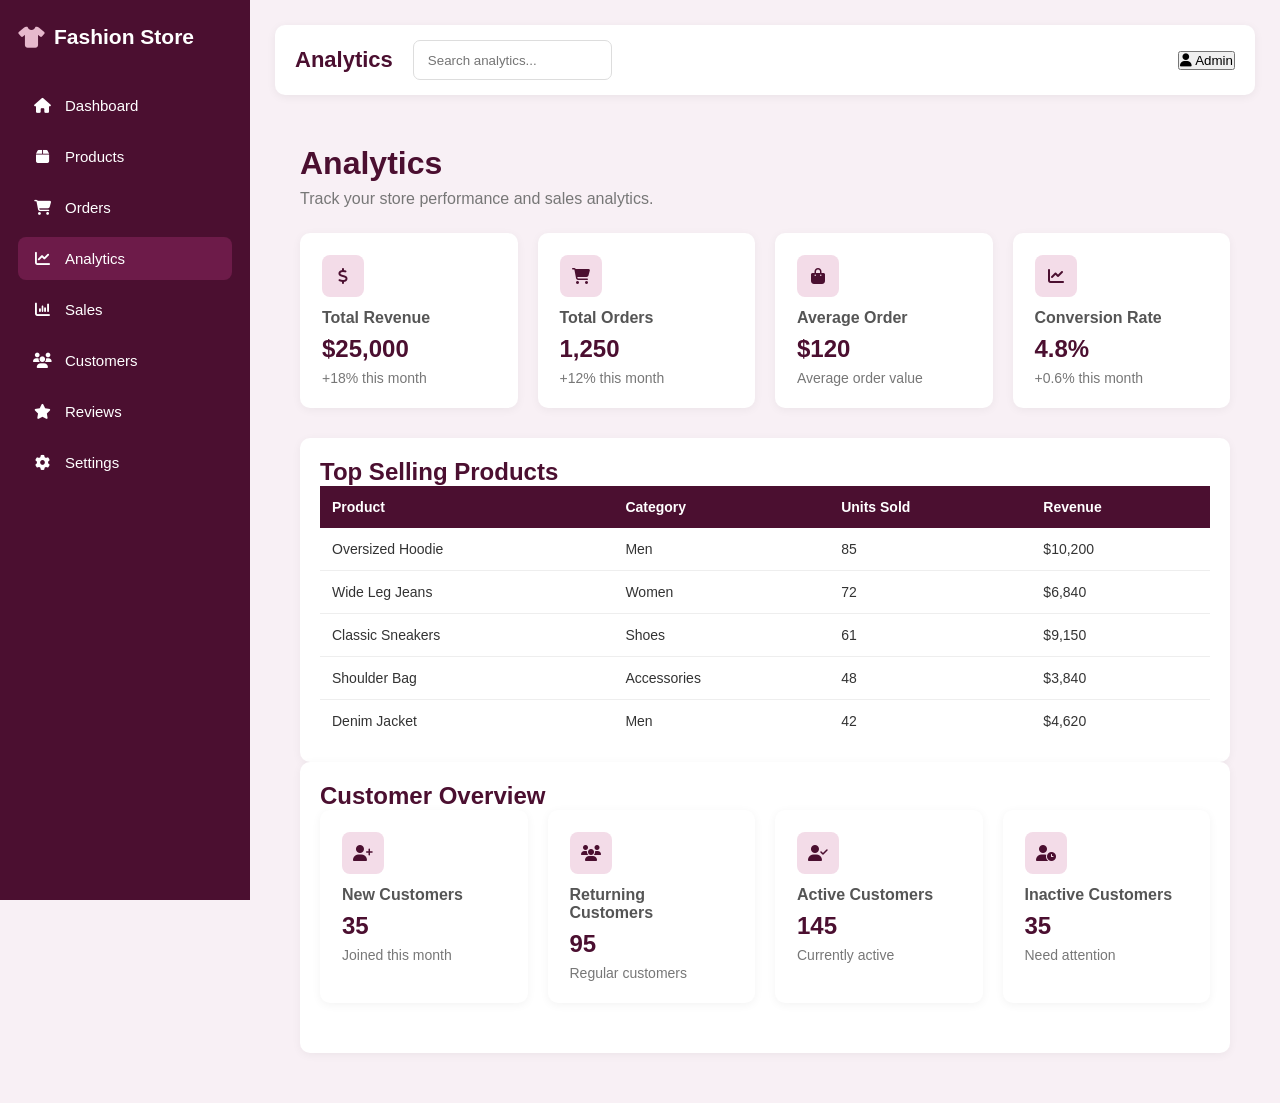
==== commit b0294445: "Update admin panel CSS" ====
--- a/analytics.html
+++ b/analytics.html
@@ -1,385 +1,563 @@
 <!DOCTYPE html>
+
 <html lang="en">
 
 <head>
 
-    <meta charset="UTF-8">
-    <meta name="viewport" content="width=device-width, initial-scale=1.0">
-
-    <title>Analytics - Fashion Store</title>
-
-    <link rel="stylesheet" href="style.css">
-
-    <link rel="stylesheet"
-        href="https://cdnjs.cloudflare.com/ajax/libs/font-awesome/6.5.0/css/all.min.css">
+
+<meta charset="UTF-8">
+<meta name="viewport" content="width=device-width, initial-scale=1.0">
+
+<title>Analytics - Fashion Store</title>
+
+<!-- CSS -->
+<link rel="stylesheet" href="style.css">
+
+<!-- Font Awesome -->
+<link rel="stylesheet"
+    href="https://cdnjs.cloudflare.com/ajax/libs/font-awesome/6.5.0/css/all.min.css">
 
 </head>
 
 <body>
 
-    <!-- HAMBURGER -->
-
-    <input type="checkbox" id="menu-toggle">
-
-    <label for="menu-toggle" class="hamburger">
-        <i class="fa-solid fa-bars"></i>
-    </label>
-
-
-    <!-- SIDEBAR -->
-
-    <div class="sidebar">
-
-        <h1>
-            <i class="fa-solid fa-shirt"></i>
-            Fashion Store
-        </h1>
-
-        <ul>
-
-            <li>
-                <a href="index.html">
-                    <i class="fa-solid fa-house"></i>
-                    Dashboard
-                </a>
-            </li>
-
-            <li>
-                <a href="products.html">
-                    <i class="fa-solid fa-box"></i>
-                    Products
-                </a>
-            </li>
-
-            <li>
-                <a href="orders.html">
-                    <i class="fa-solid fa-cart-shopping"></i>
-                    Orders
-                </a>
-            </li>
-
-            <li>
-                <a href="analytics.html" class="active">
-                    <i class="fa-solid fa-chart-line"></i>
-                    Analytics
-                </a>
-            </li>
-
-            <li>
-                <a href="sales.html">
-                    <i class="fa-solid fa-chart-column"></i>
-                    Sales
-                </a>
-            </li>
-
-            <li>
-                <a href="customers.html">
-                    <i class="fa-solid fa-users"></i>
-                    Customers
-                </a>
-            </li>
-
-            <li>
-                <a href="reviews.html">
-                    <i class="fa-solid fa-star"></i>
-                    Reviews
-                </a>
-            </li>
-
-            <li>
-                <a href="settings.html">
-                    <i class="fa-solid fa-gear"></i>
-                    Settings
-                </a>
-            </li>
-
-        </ul>
-
-    </div>
-
-
-    <!-- MAIN -->
-
-    <div class="main">
-
-
-        <!-- NAVBAR -->
-
-        <div class="navbar">
+
+<!-- =========================================
+     HAMBURGER BUTTON
+========================================== -->
+
+<button class="menu-btn" id="menuBtn" type="button">
+
+    <i class="fa-solid fa-bars"></i>
+
+</button>
+
+
+
+<!-- =========================================
+     SIDEBAR
+========================================== -->
+
+<aside class="sidebar" id="sidebar">
+
+
+    <!-- CLOSE BUTTON -->
+
+    <button class="close-btn" id="closeBtn" type="button">
+
+        <i class="fa-solid fa-xmark"></i>
+
+    </button>
+
+
+
+    <!-- STORE NAME -->
+
+    <h1>
+
+        <i class="fa-solid fa-shirt"></i>
+
+        Fashion Store
+
+    </h1>
+
+
+
+    <!-- NAVIGATION -->
+
+    <ul>
+
+
+        <li>
+
+            <a href="index.html">
+
+                <i class="fa-solid fa-house"></i>
+
+                <span>Dashboard</span>
+
+            </a>
+
+        </li>
+
+
+
+        <li>
+
+            <a href="products.html">
+
+                <i class="fa-solid fa-box"></i>
+
+                <span>Products</span>
+
+            </a>
+
+        </li>
+
+
+
+        <li>
+
+            <a href="orders.html">
+
+                <i class="fa-solid fa-cart-shopping"></i>
+
+                <span>Orders</span>
+
+            </a>
+
+        </li>
+
+
+
+        <li>
+
+            <a href="analytics.html" class="active">
+
+                <i class="fa-solid fa-chart-line"></i>
+
+                <span>Analytics</span>
+
+            </a>
+
+        </li>
+
+
+
+        <li>
+
+            <a href="sales.html">
+
+                <i class="fa-solid fa-chart-column"></i>
+
+                <span>Sales</span>
+
+            </a>
+
+        </li>
+
+
+
+        <li>
+
+            <a href="customers.html">
+
+                <i class="fa-solid fa-users"></i>
+
+                <span>Customers</span>
+
+            </a>
+
+        </li>
+
+
+
+        <li>
+
+            <a href="reviews.html">
+
+                <i class="fa-solid fa-star"></i>
+
+                <span>Reviews</span>
+
+            </a>
+
+        </li>
+
+
+
+        <li>
+
+            <a href="settings.html">
+
+                <i class="fa-solid fa-gear"></i>
+
+                <span>Settings</span>
+
+            </a>
+
+        </li>
+
+
+    </ul>
+
+
+</aside>
+
+
+
+<!-- =========================================
+     MAIN
+========================================== -->
+
+<main class="main">
+
+
+    <!-- =========================================
+         NAVBAR
+    ========================================== -->
+
+    <nav class="navbar">
+
+
+        <div class="navbar-left">
 
             <h2>Analytics</h2>
+
+        </div>
+
+
+
+        <div class="navbar-center">
 
             <input
                 type="text"
                 placeholder="Search analytics..."
             >
 
-            <button>
+        </div>
+
+
+
+        <div class="navbar-right">
+
+            <button type="button">
+
                 <i class="fa-solid fa-user"></i>
+
                 Admin
+
             </button>
 
         </div>
 
 
-        <!-- PAGE -->
-
-        <div class="page">
-
-            <h1>Analytics</h1>
-
-            <p class="subtitle">
-                Track your store performance and sales analytics.
-            </p>
-
-
-            <!-- ANALYTICS CARDS -->
+    </nav>
+
+
+
+    <!-- =========================================
+         PAGE CONTENT
+    ========================================== -->
+
+    <div class="page">
+
+
+        <h1>Analytics</h1>
+
+
+        <p class="subtitle">
+
+            Track your store performance and sales analytics.
+
+        </p>
+
+
+
+        <!-- =========================================
+             ANALYTICS CARDS
+        ========================================== -->
+
+        <div class="stats">
+
+
+            <!-- REVENUE -->
+
+            <div class="box">
+
+                <div class="box-icon">
+
+                    <i class="fa-solid fa-dollar-sign"></i>
+
+                </div>
+
+                <h3>Total Revenue</h3>
+
+                <h2>$25,000</h2>
+
+                <p>+18% this month</p>
+
+            </div>
+
+
+
+            <!-- ORDERS -->
+
+            <div class="box">
+
+                <div class="box-icon">
+
+                    <i class="fa-solid fa-cart-shopping"></i>
+
+                </div>
+
+                <h3>Total Orders</h3>
+
+                <h2>1,250</h2>
+
+                <p>+12% this month</p>
+
+            </div>
+
+
+
+            <!-- AVERAGE ORDER -->
+
+            <div class="box">
+
+                <div class="box-icon">
+
+                    <i class="fa-solid fa-bag-shopping"></i>
+
+                </div>
+
+                <h3>Average Order</h3>
+
+                <h2>$120</h2>
+
+                <p>Average order value</p>
+
+            </div>
+
+
+
+            <!-- CONVERSION -->
+
+            <div class="box">
+
+                <div class="box-icon">
+
+                    <i class="fa-solid fa-chart-line"></i>
+
+                </div>
+
+                <h3>Conversion Rate</h3>
+
+                <h2>4.8%</h2>
+
+                <p>+0.6% this month</p>
+
+            </div>
+
+
+        </div>
+
+
+
+        <!-- =========================================
+             TOP SELLING PRODUCTS
+        ========================================== -->
+
+        <section class="section">
+
+
+            <h2>Top Selling Products</h2>
+
+
+            <table>
+
+
+                <tr>
+
+                    <th>Product</th>
+
+                    <th>Category</th>
+
+                    <th>Units Sold</th>
+
+                    <th>Revenue</th>
+
+                </tr>
+
+
+
+                <tr>
+
+                    <td>Oversized Hoodie</td>
+
+                    <td>Men</td>
+
+                    <td>85</td>
+
+                    <td>$10,200</td>
+
+                </tr>
+
+
+
+                <tr>
+
+                    <td>Wide Leg Jeans</td>
+
+                    <td>Women</td>
+
+                    <td>72</td>
+
+                    <td>$6,840</td>
+
+                </tr>
+
+
+
+                <tr>
+
+                    <td>Classic Sneakers</td>
+
+                    <td>Shoes</td>
+
+                    <td>61</td>
+
+                    <td>$9,150</td>
+
+                </tr>
+
+
+
+                <tr>
+
+                    <td>Shoulder Bag</td>
+
+                    <td>Accessories</td>
+
+                    <td>48</td>
+
+                    <td>$3,840</td>
+
+                </tr>
+
+
+
+                <tr>
+
+                    <td>Denim Jacket</td>
+
+                    <td>Men</td>
+
+                    <td>42</td>
+
+                    <td>$4,620</td>
+
+                </tr>
+
+
+            </table>
+
+
+        </section>
+
+
+
+        <!-- =========================================
+             CUSTOMER OVERVIEW
+        ========================================== -->
+
+        <section class="section">
+
+
+            <h2>Customer Overview</h2>
+
 
             <div class="stats">
 
 
-                <!-- REVENUE -->
+                <!-- NEW CUSTOMERS -->
 
                 <div class="box">
 
                     <div class="box-icon">
-                        <i class="fa-solid fa-dollar-sign"></i>
+
+                        <i class="fa-solid fa-user-plus"></i>
+
                     </div>
 
-                    <h3>Total Revenue</h3>
-
-                    <h2>$25,000</h2>
-
-                    <p>+18% this month</p>
-
-                </div>
-
-
-                <!-- ORDERS -->
+                    <h3>New Customers</h3>
+
+                    <h2>35</h2>
+
+                    <p>Joined this month</p>
+
+                </div>
+
+
+
+                <!-- RETURNING CUSTOMERS -->
 
                 <div class="box">
 
                     <div class="box-icon">
-                        <i class="fa-solid fa-cart-shopping"></i>
+
+                        <i class="fa-solid fa-users"></i>
+
                     </div>
 
-                    <h3>Total Orders</h3>
-
-                    <h2>1,250</h2>
-
-                    <p>+12% this month</p>
-
-                </div>
-
-
-                <!-- AVERAGE ORDER -->
+                    <h3>Returning Customers</h3>
+
+                    <h2>95</h2>
+
+                    <p>Regular customers</p>
+
+                </div>
+
+
+
+                <!-- ACTIVE CUSTOMERS -->
 
                 <div class="box">
 
                     <div class="box-icon">
-                        <i class="fa-solid fa-bag-shopping"></i>
+
+                        <i class="fa-solid fa-user-check"></i>
+
                     </div>
 
-                    <h3>Average Order</h3>
-
-                    <h2>$120</h2>
-
-                    <p>Average order value</p>
-
-                </div>
-
-
-                <!-- CONVERSION -->
+                    <h3>Active Customers</h3>
+
+                    <h2>145</h2>
+
+                    <p>Currently active</p>
+
+                </div>
+
+
+
+                <!-- INACTIVE CUSTOMERS -->
 
                 <div class="box">
 
                     <div class="box-icon">
-                        <i class="fa-solid fa-chart-line"></i>
+
+                        <i class="fa-solid fa-user-clock"></i>
+
                     </div>
 
-                    <h3>Conversion Rate</h3>
-
-                    <h2>4.8%</h2>
-
-                    <p>+0.6% this month</p>
-
-                </div>
+                    <h3>Inactive Customers</h3>
+
+                    <h2>35</h2>
+
+                    <p>Need attention</p>
+
+                </div>
+
 
             </div>
 
 
-
-
-            <!-- TOP SELLING PRODUCTS -->
-
-            <div class="section">
-
-                <h2>Top Selling Products</h2>
-
-                <table>
-
-                    <tr>
-
-                        <th>Product</th>
-
-                        <th>Category</th>
-
-                        <th>Units Sold</th>
-
-                        <th>Revenue</th>
-
-                    </tr>
-
-
-                    <tr>
-
-                        <td>Oversized Hoodie</td>
-
-                        <td>Men</td>
-
-                        <td>85</td>
-
-                        <td>$10,200</td>
-
-                    </tr>
-
-
-                    <tr>
-
-                        <td>Wide Leg Jeans</td>
-
-                        <td>Women</td>
-
-                        <td>72</td>
-
-                        <td>$6,840</td>
-
-                    </tr>
-
-
-                    <tr>
-
-                        <td>Classic Sneakers</td>
-
-                        <td>Shoes</td>
-
-                        <td>61</td>
-
-                        <td>$9,150</td>
-
-                    </tr>
-
-
-                    <tr>
-
-                        <td>Shoulder Bag</td>
-
-                        <td>Accessories</td>
-
-                        <td>48</td>
-
-                        <td>$3,840</td>
-
-                    </tr>
-
-
-                    <tr>
-
-                        <td>Denim Jacket</td>
-
-                        <td>Men</td>
-
-                        <td>42</td>
-
-                        <td>$4,620</td>
-
-                    </tr>
-
-                </table>
-
-            </div>
-
-
-
-            <!-- CUSTOMER OVERVIEW -->
-
-            <div class="section">
-
-                <h2>Customer Overview</h2>
-
-
-                <div class="stats">
-
-
-                    <div class="box">
-
-                        <div class="box-icon">
-                            <i class="fa-solid fa-user-plus"></i>
-                        </div>
-
-                        <h3>New Customers</h3>
-
-                        <h2>35</h2>
-
-                        <p>Joined this month</p>
-
-                    </div>
-
-
-                    <div class="box">
-
-                        <div class="box-icon">
-                            <i class="fa-solid fa-users"></i>
-                        </div>
-
-                        <h3>Returning Customers</h3>
-
-                        <h2>95</h2>
-
-                        <p>Regular customers</p>
-
-                    </div>
-
-
-                    <div class="box">
-
-                        <div class="box-icon">
-                            <i class="fa-solid fa-user-check"></i>
-                        </div>
-
-                        <h3>Active Customers</h3>
-
-                        <h2>145</h2>
-
-                        <p>Currently active</p>
-
-                    </div>
-
-
-                    <div class="box">
-
-                        <div class="box-icon">
-                            <i class="fa-solid fa-user-clock"></i>
-                        </div>
-
-                        <h3>Inactive Customers</h3>
-
-                        <h2>35</h2>
-
-                        <p>Need attention</p>
-
-                    </div>
-
-                </div>
-
-            </div>
-
-
-        </div>
+        </section>
+
 
     </div>
 
 
+</main>
+
+
+
+<!-- =========================================
+     JAVASCRIPT
+========================================== -->
+
+<script src="script.js"></script>
+
 </body>
 
-</html>+</html>
--- a/style.css
+++ b/style.css
@@ -1,6 +1,6 @@
-/* =========================================
+/* =========================================================
    RESET
-========================================= */
+========================================================= */
 
 * {
     margin: 0;
@@ -16,54 +16,59 @@
 body {
     width: 100%;
     min-height: 100vh;
-
     font-family: Arial, Helvetica, sans-serif;
-
     background-color: #f8f0f5;
     color: #333;
-
     overflow-x: hidden;
 }
 
 
-/* =========================================
+/* =========================================================
    SIDEBAR
-========================================= */
+========================================================= */
 
 .sidebar {
     width: 250px;
-    height: 100vh;
+    min-width: 250px;
+    min-height: 100vh;
+
+    background-color: #4b0f30;
+    color: white;
+
+    padding: 25px 18px;
 
     position: fixed;
     top: 0;
     left: 0;
-
-    background-color: #4b0f30;
-    color: white;
-
-    padding: 25px 18px;
+    bottom: 0;
+
+    z-index: 1000;
 
     overflow-y: auto;
 
-    z-index: 1000;
-}
-
-
-/* Sidebar Heading */
+    transition: left 0.3s ease;
+}
+
+
+/* STORE NAME */
 
 .sidebar h1 {
-    font-size: 22px;
+    font-size: 21px;
     margin-bottom: 35px;
 
+    display: flex;
+    align-items: center;
+    gap: 10px;
+
     white-space: nowrap;
 }
 
 .sidebar h1 i {
-    margin-right: 8px;
-}
-
-
-/* Sidebar List */
+    color: #e6b8cc;
+}
+
+
+/* SIDEBAR UL */
 
 .sidebar ul {
     list-style: none;
@@ -71,62 +76,93 @@
     margin: 0;
 }
 
+
+/* SIDEBAR LI */
+
 .sidebar li {
     margin-bottom: 8px;
 }
 
 
-/* Sidebar Links */
+/* SIDEBAR LINKS */
 
 .sidebar a {
-    display: flex;
-    align-items: center;
-
-    gap: 12px;
-
-    width: 100%;
+    text-decoration: none;
+    color: white;
+
+    display: flex;
+    align-items: center;
+
+    gap: 13px;
 
     padding: 13px 14px;
 
-    color: white;
-    text-decoration: none;
-
     border-radius: 8px;
 
     font-size: 15px;
 
-    white-space: nowrap;
-}
-
-
-/* Sidebar Icons */
+    transition: 0.2s ease;
+}
+
+
+/* ICON */
 
 .sidebar a i {
     width: 20px;
-
     text-align: center;
-
-    flex-shrink: 0;
-}
-
-
-/* Hover */
+}
+
+
+/* HOVER */
 
 .sidebar a:hover {
-    background-color: #64153f;
-}
-
-
-/* Active */
+    background-color: #6d1b49;
+}
+
+
+/* ACTIVE */
 
 .sidebar a.active {
-    background-color: #64153f;
-}
-
-
-/* =========================================
-   HAMBURGER
-========================================= */
+    background-color: #6d1b49;
+}
+
+
+/* =========================================================
+   CLOSE BUTTON
+========================================================= */
+
+.close-btn {
+    display: none;
+
+    position: absolute;
+
+    top: 15px;
+    right: 15px;
+
+    width: 35px;
+    height: 35px;
+
+    border: none;
+    border-radius: 7px;
+
+    background-color: transparent;
+    color: white;
+
+    font-size: 20px;
+
+    cursor: pointer;
+
+    z-index: 1005;
+}
+
+.close-btn:hover {
+    background-color: #6d1b49;
+}
+
+
+/* =========================================================
+   HAMBURGER - OLD HTML
+========================================================= */
 
 #menu-toggle {
     display: none;
@@ -137,255 +173,355 @@
 
     position: fixed;
 
-    top: 15px;
-    left: 15px;
-
+    top: 18px;
+    left: 18px;
+
+    width: 44px;
+    height: 44px;
+
+    background-color: #4b0f30;
+    color: white;
+
+    border-radius: 8px;
+
+    align-items: center;
+    justify-content: center;
+
+    font-size: 21px;
+
+    cursor: pointer;
+
+    z-index: 2000;
+}
+
+
+/* =========================================================
+   HAMBURGER - NEW HTML
+========================================================= */
+
+.menu-btn {
+    display: none;
+
+    position: fixed;
+
+    top: 18px;
+    left: 18px;
+
+    width: 44px;
+    height: 44px;
+
+    border: none;
+    border-radius: 8px;
+
+    background-color: #4b0f30;
+    color: white;
+
+    font-size: 21px;
+
+    cursor: pointer;
+
+    z-index: 2000;
+}
+
+.menu-btn:hover {
+    background-color: #6d1b49;
+}
+
+
+/* =========================================================
+   MAIN
+========================================================= */
+
+.main {
+    width: calc(100% - 250px);
+
+    min-height: 100vh;
+
+    margin-left: 250px;
+
+    padding: 25px;
+}
+
+
+/* =========================================================
+   PAGE
+========================================================= */
+
+.page {
+    width: 100%;
+    padding: 25px;
+}
+
+
+/* For pages where .page is the main wrapper */
+
+main.page {
+    width: calc(100% - 250px);
+    margin-left: 250px;
+    min-height: 100vh;
+}
+
+
+/* =========================================================
+   NAVBAR
+========================================================= */
+
+.navbar {
+    width: 100%;
+
+    min-height: 70px;
+
+    background-color: white;
+
+    border-radius: 10px;
+
+    padding: 15px 20px;
+
+    display: flex;
+    align-items: center;
+
+    gap: 20px;
+
+    box-shadow: 0 2px 10px rgba(0, 0, 0, 0.06);
+
+    margin-bottom: 25px;
+}
+
+
+/* NAVBAR HEADING */
+
+.navbar h2 {
+    color: #4b0f30;
+    font-size: 22px;
+}
+
+
+/* SEARCH */
+
+.navbar input {
+    flex: 1;
+
+    max-width: 450px;
+
+    height: 40px;
+
+    border: 1px solid #ddd;
+
+    border-radius: 7px;
+
+    padding: 0 14px;
+
+    outline: none;
+}
+
+.navbar input:focus {
+    border-color: #6d1b49;
+}
+
+
+/* ADMIN BUTTON */
+
+.navbar > button {
+    border: none;
+
+    background-color: #4b0f30;
+
+    color: white;
+
+    padding: 10px 18px;
+
+    border-radius: 7px;
+
+    cursor: pointer;
+}
+
+
+/* NEW NAVBAR */
+
+.navbar-left {
+    display: flex;
+    align-items: center;
+}
+
+.navbar-right {
+    margin-left: auto;
+
+    display: flex;
+    align-items: center;
+
+    gap: 20px;
+}
+
+.navbar-right > i {
+    color: #4b0f30;
+    font-size: 18px;
+}
+
+.admin-info {
+    display: flex;
+    align-items: center;
+    gap: 8px;
+}
+
+
+/* =========================================================
+   HEADINGS
+========================================================= */
+
+.page h1,
+.page-header h1 {
+    color: #4b0f30;
+    margin-bottom: 8px;
+}
+
+.subtitle {
+    color: #777;
+    margin-bottom: 25px;
+}
+
+
+/* =========================================================
+   CARDS
+========================================================= */
+
+.cards {
+    width: 100%;
+
+    display: grid;
+
+    grid-template-columns: repeat(4, 1fr);
+
+    gap: 20px;
+
+    margin-bottom: 25px;
+}
+
+
+.card {
+    background-color: white;
+
+    padding: 22px;
+
+    border-radius: 10px;
+
+    box-shadow: 0 2px 10px rgba(0, 0, 0, 0.05);
+}
+
+.card h4 {
+    color: #777;
+    margin-bottom: 10px;
+}
+
+.card h2 {
+    color: #4b0f30;
+    margin-bottom: 7px;
+}
+
+.card p {
+    color: #777;
+    font-size: 14px;
+}
+
+
+/* =========================================================
+   STATS
+========================================================= */
+
+.stats {
+    display: grid;
+
+    grid-template-columns: repeat(4, 1fr);
+
+    gap: 20px;
+
+    margin-bottom: 30px;
+}
+
+.box {
+    background-color: white;
+
+    padding: 22px;
+
+    border-radius: 10px;
+
+    box-shadow: 0 2px 10px rgba(0, 0, 0, 0.05);
+
+    min-width: 0;
+}
+
+.box h3 {
+    color: #555;
+    font-size: 16px;
+    margin-bottom: 8px;
+}
+
+.box h2 {
+    color: #4b0f30;
+    margin-bottom: 7px;
+}
+
+.box p {
+    color: #777;
+    font-size: 14px;
+}
+
+.box-icon {
     width: 42px;
     height: 42px;
 
-    background-color: #4b0f30;
-    color: white;
+    display: flex;
+    align-items: center;
+    justify-content: center;
+
+    background-color: #f3dce8;
+
+    color: #4b0f30;
 
     border-radius: 8px;
 
-    align-items: center;
-    justify-content: center;
-
-    cursor: pointer;
-
-    z-index: 2000;
-}
-
-.hamburger i {
-    font-size: 20px;
-}
-
-
-/* =========================================
-   MAIN
-========================================= */
-
-.main {
-    width: calc(100% - 250px);
-
-    min-height: 100vh;
-
-    margin-left: 250px;
+    margin-bottom: 12px;
+}
+
+
+/* =========================================================
+   CONTENT
+========================================================= */
+
+.content {
+    width: 100%;
+
+    display: grid;
+
+    grid-template-columns: 1fr 1fr;
+
+    gap: 20px;
+}
+
+
+/* =========================================================
+   ORDERS / PRODUCTS BOX
+========================================================= */
+
+.orders,
+.products,
+.section,
+.product-table,
+.orders-table {
+    background-color: white;
+
+    border-radius: 10px;
 
     padding: 20px;
 
-    background-color: #f8f0f5;
-
-    min-width: 0;
-}
-
-
-/* =========================================
-   NAVBAR
-========================================= */
-
-.navbar {
-    width: 100%;
-
-    min-height: 70px;
-
-    background-color: white;
-
-    padding: 15px 22px;
-
-    display: grid;
-
-    grid-template-columns:
-        auto
-        minmax(150px, 1fr)
-        auto;
-
-    align-items: center;
-
-    gap: 20px;
-
-    border-radius: 10px;
-
-    margin-bottom: 25px;
-}
-
-
-/* Navbar Heading */
-
-.navbar h2 {
-    font-size: 22px;
-
-    color: #333;
-
-    white-space: nowrap;
-}
-
-
-/* Navbar Search */
-
-.navbar input {
-    width: 100%;
-
-    min-width: 0;
-
-    padding: 11px 14px;
-
-    border: 1px solid #ddd;
-
-    border-radius: 7px;
-
-    outline: none;
-
-    font-size: 14px;
-}
-
-.navbar input:focus {
-    border-color: #4b0f30;
-}
-
-
-/* Navbar Admin */
-
-.navbar button {
-    border: none;
-
-    background-color: #4b0f30;
-
-    color: white;
-
-    padding: 11px 18px;
-
-    border-radius: 7px;
-
-    font-size: 14px;
-
-    cursor: pointer;
-
-    white-space: nowrap;
-}
-
-
-/* =========================================
-   REVIEWS NAVBAR
-========================================= */
-
-.navbar-left {
-    min-width: 0;
-}
-
-.navbar-right {
-    display: flex;
-
-    align-items: center;
-
-    gap: 18px;
-
-    white-space: nowrap;
-}
-
-.navbar-right > i {
-    color: #4b0f30;
-
-    font-size: 17px;
-}
-
-.admin-info {
-    display: flex;
-
-    align-items: center;
-
-    gap: 8px;
-
-    color: #4b0f30;
-
-    font-weight: bold;
-}
-
-.admin-info i {
-    font-size: 17px;
-}
-
-
-/* =========================================
-   DASHBOARD CARDS
-========================================= */
-
-.cards {
-    display: grid;
-
-    grid-template-columns: repeat(4, 1fr);
-
-    gap: 20px;
-
-    margin-bottom: 25px;
-}
-
-.card {
-    background-color: white;
-
-    padding: 22px;
-
-    border-radius: 10px;
-
-    min-width: 0;
-
-    box-shadow: 0 2px 8px rgba(0, 0, 0, 0.05);
-}
-
-.card h4 {
-    color: #777;
-
-    font-size: 14px;
-
-    margin-bottom: 10px;
-}
-
-.card h2 {
-    font-size: 26px;
-
-    color: #4b0f30;
-
-    margin-bottom: 8px;
-}
-
-.card p {
-    color: #777;
-
-    font-size: 13px;
-}
-
-
-/* =========================================
-   DASHBOARD CONTENT
-========================================= */
-
-.content {
-    display: grid;
-
-    grid-template-columns: 1fr 1fr;
-
-    gap: 20px;
-
-    width: 100%;
-
-    min-width: 0;
-}
-
-.orders,
-.products {
-    background-color: white;
-
-    padding: 20px;
-
-    border-radius: 10px;
-
-    min-width: 0;
-
-    overflow: hidden;
-}
-
-
-/* Section Title */
+    box-shadow: 0 2px 10px rgba(0, 0, 0, 0.05);
+
+    overflow-x: auto;
+}
+
+
+/* =========================================================
+   SECTION TITLE
+========================================================= */
 
 .section-title {
     display: flex;
@@ -394,175 +530,196 @@
 
     justify-content: space-between;
 
-    gap: 15px;
-
     margin-bottom: 18px;
 }
 
-.section-title h2 {
-    font-size: 18px;
-
-    white-space: nowrap;
-}
-
-.section-title button {
-    border: none;
-
-    background-color: #4b0f30;
-
-    color: white;
-
-    padding: 9px 13px;
-
-    border-radius: 6px;
-
-    cursor: pointer;
-
-    white-space: nowrap;
-}
-
-
-/* =========================================
-   ALL TABLES
-========================================= */
+.section-title h2,
+.section h2 {
+    color: #4b0f30;
+}
+
+
+/* =========================================================
+   TABLE
+========================================================= */
 
 table {
     width: 100%;
 
     border-collapse: collapse;
 
-    background-color: white;
+    min-width: 600px;
+}
+
+th {
+    background-color: #4b0f30;
+
+    color: white;
+
+    text-align: left;
+
+    padding: 13px 12px;
 
     font-size: 14px;
 }
 
-th {
-    background-color: #f4e8ef;
-
-    color: #4b0f30;
-
-    font-weight: bold;
-
-    text-align: left;
-
-    padding: 13px 14px;
-
-    white-space: nowrap;
-}
-
 td {
-    padding: 13px 14px;
+    padding: 13px 12px;
 
     border-bottom: 1px solid #eee;
 
-    white-space: nowrap;
+    font-size: 14px;
 }
 
 tr:last-child td {
     border-bottom: none;
 }
 
-table tr:hover {
-    background-color: #faf6f8;
-}
-
-
-/* =========================================
-   TABLE WRAPPERS
-   ONLY TABLE CAN SCROLL
-========================================= */
-
-.orders-table,
-.product-table,
-.analytics-table {
-    width: 100%;
-
-    min-width: 0;
-
+
+/* =========================================================
+   GENERAL BUTTONS
+========================================================= */
+
+button {
+    font-family: inherit;
+}
+
+.section-title button,
+.product-heading button,
+.export-btn,
+.view-btn,
+.add-btn {
+    border: none;
+
+    background-color: #4b0f30;
+
+    color: white;
+
+    padding: 9px 15px;
+
+    border-radius: 6px;
+
+    cursor: pointer;
+}
+
+.section-title button:hover,
+.product-heading button:hover,
+.export-btn:hover,
+.view-btn:hover,
+.add-btn:hover {
+    background-color: #6d1b49;
+}
+
+
+/* =========================================================
+   PRODUCTS PAGE
+========================================================= */
+
+.product-heading {
+    display: flex;
+
+    align-items: center;
+
+    justify-content: space-between;
+
+    margin-bottom: 20px;
+}
+
+.product-heading h2 {
+    color: #4b0f30;
+}
+
+.filters {
     background-color: white;
 
+    padding: 18px;
+
     border-radius: 10px;
 
-    overflow-x: auto;
-
-    overflow-y: hidden;
-
-    -webkit-overflow-scrolling: touch;
-}
-
-
-/* Table minimum widths */
-
-.orders-table table {
-    min-width: 850px;
-}
-
-.product-table table {
-    min-width: 650px;
-}
-
-.analytics-table table {
-    min-width: 650px;
-}
-
-
-/* =========================================
+    margin-bottom: 20px;
+
+    display: flex;
+
+    gap: 15px;
+}
+
+.filters input,
+.filters select {
+    height: 40px;
+
+    border: 1px solid #ddd;
+
+    border-radius: 7px;
+
+    padding: 0 12px;
+
+    outline: none;
+}
+
+.filters input {
+    flex: 1;
+}
+
+
+/* EDIT / DELETE */
+
+.edit,
+.delete {
+    border: none;
+
+    padding: 7px 11px;
+
+    border-radius: 5px;
+
+    cursor: pointer;
+
+    margin-right: 5px;
+}
+
+.edit {
+    background-color: #eee;
+
+    color: #4b0f30;
+}
+
+.delete {
+    background-color: #f5e1e8;
+
+    color: #8b1e45;
+}
+
+
+/* =========================================================
    ORDERS PAGE
-========================================= */
+========================================================= */
 
 .orders-heading {
     display: flex;
 
-    align-items: center;
-
     justify-content: space-between;
 
-    gap: 20px;
+    align-items: center;
 
     margin-bottom: 20px;
 }
 
 .orders-heading h2 {
-    color: #333;
-
-    margin-bottom: 6px;
+    color: #4b0f30;
 }
 
 .orders-heading p {
     color: #777;
-
-    font-size: 14px;
-}
-
-.export-btn {
-    background-color: #4b0f30;
-
-    color: white;
-
-    border: none;
-
-    padding: 11px 17px;
-
-    border-radius: 7px;
-
-    cursor: pointer;
-
-    white-space: nowrap;
-}
-
-
-/* =========================================
-   ORDER CARDS
-========================================= */
+}
+
 
 .order-cards {
     display: grid;
 
     grid-template-columns: repeat(4, 1fr);
 
-    gap: 18px;
-
-    margin-bottom: 25px;
+    gap: 20px;
+
+    margin-bottom: 20px;
 }
 
 .order-card {
@@ -578,32 +735,29 @@
 
     gap: 15px;
 
-    min-width: 0;
+    box-shadow: 0 2px 10px rgba(0, 0, 0, 0.05);
 }
 
 .order-icon {
     width: 45px;
     height: 45px;
 
-    flex-shrink: 0;
-
-    background-color: #f4e8ef;
-
-    color: #4b0f30;
-
-    border-radius: 50%;
-
-    display: flex;
-
-    align-items: center;
-
+    background-color: #f3dce8;
+
+    color: #4b0f30;
+
+    border-radius: 8px;
+
+    display: flex;
+
+    align-items: center;
     justify-content: center;
 }
 
 .order-card p {
     color: #777;
 
-    font-size: 13px;
+    font-size: 14px;
 
     margin-bottom: 5px;
 }
@@ -611,7 +765,7 @@
 .order-card h2 {
     color: #4b0f30;
 
-    margin-bottom: 5px;
+    margin-bottom: 4px;
 }
 
 .order-card span {
@@ -621,131 +775,105 @@
 }
 
 
-/* =========================================
-   ORDER FILTER
-========================================= */
+/* ORDER FILTER */
 
 .order-filter {
     background-color: white;
 
-    padding: 15px;
+    padding: 18px;
 
     border-radius: 10px;
 
     display: flex;
 
-    gap: 12px;
+    gap: 15px;
 
     margin-bottom: 20px;
 }
 
 .order-filter input,
 .order-filter select {
-    padding: 11px 12px;
+    height: 40px;
 
     border: 1px solid #ddd;
 
     border-radius: 7px;
 
+    padding: 0 12px;
+
     outline: none;
-
-    font-size: 14px;
 }
 
 .order-filter input {
     flex: 1;
-
-    min-width: 0;
-}
-
-.order-filter select {
-    width: 180px;
-}
-
-
-/* =========================================
-   STATUS
-========================================= */
+}
+
+
+/* =========================================================
+   STATUS BADGES
+========================================================= */
 
 .paid,
 .delivered,
+.shipped,
 .pending,
-.shipped,
+.pending-payment,
 .cancelled,
-.pending-payment,
 .active,
 .inactive {
     display: inline-block;
 
     padding: 5px 9px;
 
-    border-radius: 5px;
+    border-radius: 20px;
 
     font-size: 12px;
-
-    white-space: nowrap;
 }
 
 .paid,
 .delivered,
 .active {
-    background-color: #e7f7ed;
-
-    color: #168344;
-}
-
-.pending {
-    background-color: #fff4d6;
-
-    color: #9a7000;
+    background-color: #e5f5eb;
+
+    color: #237a45;
 }
 
 .shipped {
-    background-color: #e7f0ff;
-
-    color: #2865b8;
+    background-color: #e7effa;
+
+    color: #37689c;
+}
+
+.pending,
+.pending-payment {
+    background-color: #fff1d8;
+
+    color: #9a6915;
 }
 
 .cancelled,
 .inactive {
-    background-color: #fde8e8;
-
-    color: #b42318;
-}
-
-.pending-payment {
-    background-color: #fff4d6;
-
-    color: #9a7000;
-}
-
-
-/* =========================================
-   VIEW BUTTON
-========================================= */
-
-.view-btn {
-    background-color: #4b0f30;
-
-    color: white;
-
-    border: none;
-
-    padding: 7px 12px;
-
-    border-radius: 5px;
-
-    cursor: pointer;
-
-    white-space: nowrap;
-}
-
-
-/* =========================================
-   PRODUCTS PAGE
-========================================= */
-
-.product-heading {
+    background-color: #f8e3e8;
+
+    color: #9b3150;
+}
+
+
+/* =========================================================
+   REVIEWS
+========================================================= */
+
+.review {
+    padding: 20px 0;
+
+    border-bottom: 1px solid #eee;
+}
+
+.review:last-child {
+    border-bottom: none;
+}
+
+.review-top {
     display: flex;
 
     align-items: center;
@@ -754,489 +882,137 @@
 
     gap: 20px;
 
-    margin-bottom: 20px;
-}
-
-.product-heading h2 {
-    font-size: 22px;
-}
-
-.add-btn {
-    background-color: #4b0f30;
-
-    color: white;
-
-    border: none;
-
-    padding: 11px 16px;
-
-    border-radius: 7px;
-
-    cursor: pointer;
-
-    white-space: nowrap;
-}
-
-
-/* Product Filters */
-
-.filters {
-    display: flex;
-
-    gap: 12px;
-
-    margin-bottom: 20px;
-}
-
-.filters input,
-.filters select {
-    padding: 11px 13px;
-
-    border: 1px solid #ddd;
-
-    border-radius: 7px;
-
-    outline: none;
-
-    font-size: 14px;
-}
-
-.filters input {
-    flex: 1;
-
-    min-width: 0;
-}
-
-.filters select {
-    width: 200px;
-}
-
-
-/* Product Buttons */
-
-.edit,
-.delete {
-    border: none;
-
-    padding: 7px 11px;
-
-    border-radius: 5px;
-
-    cursor: pointer;
-
-    white-space: nowrap;
-}
-
-.edit {
-    background-color: #eee4eb;
-
-    color: #4b0f30;
-}
-
-.delete {
-    background-color: #fde8e8;
-
-    color: #b42318;
-}
-
-
-/* =========================================
-   PAGE
-========================================= */
-
-.page {
-    width: 100%;
-
-    min-width: 0;
-
-    padding: 0;
-
-    background-color: transparent;
-}
-
-.page h1 {
-    color: #333;
-}
-
-.subtitle {
+    margin-bottom: 10px;
+}
+
+.review h3 {
+    color: #4b0f30;
+
+    margin-bottom: 4px;
+}
+
+.review small {
     color: #777;
-
-    margin-top: 7px;
-
-    margin-bottom: 25px;
-
-    font-size: 14px;
-}
-
-
-/* =========================================
-   STATS
-========================================= */
-
-.stats {
-    display: grid;
-
-    grid-template-columns: repeat(4, 1fr);
-
-    gap: 20px;
-
-    margin-bottom: 25px;
-}
-
-.box {
-    background-color: white;
-
-    padding: 22px;
-
-    border-radius: 10px;
-
-    min-width: 0;
-
-    box-shadow: 0 2px 8px rgba(0, 0, 0, 0.04);
-}
-
-.box h3 {
-    font-size: 14px;
-
-    color: #777;
-
-    margin-bottom: 10px;
-}
-
-.box h2 {
-    color: #4b0f30;
-
-    margin-bottom: 7px;
-}
-
-.box p {
-    color: #777;
-
-    font-size: 13px;
-}
-
-
-/* =========================================
-   ANALYTICS
-========================================= */
-
-.analytics-content {
-    width: 100%;
-
-    min-width: 0;
-}
-
-
-/* Analytics cards */
-
-.analytics-cards {
-    display: grid;
-
-    grid-template-columns: repeat(4, 1fr);
-
-    gap: 20px;
-
-    margin-bottom: 20px;
-}
-
-.analytics-card {
-    background-color: white;
-
-    padding: 20px;
-
-    border-radius: 10px;
-
-    min-width: 0;
-}
-
-.analytics-card h3 {
-    font-size: 14px;
-
-    color: #777;
-
-    margin-bottom: 10px;
-}
-
-.analytics-card h2 {
-    color: #4b0f30;
-
-    margin-bottom: 7px;
-}
-
-.analytics-card p {
-    color: #777;
-
-    font-size: 13px;
-}
-
-
-/* Analytics two boxes */
-
-.analytics-overview {
-    display: grid;
-
-    grid-template-columns: 1fr 1fr;
-
-    gap: 20px;
-
-    margin-bottom: 20px;
-}
-
-.analytics-box {
-    background-color: white;
-
-    padding: 20px;
-
-    border-radius: 10px;
-
-    min-width: 0;
-}
-
-.analytics-box h2 {
-    margin-bottom: 15px;
-
-    font-size: 18px;
-}
-
-.analytics-box p {
-    color: #777;
-
-    font-size: 14px;
-
-    line-height: 1.6;
-}
-
-
-/* Analytics Table */
-
-.analytics-table {
-    background-color: white;
-
-    padding: 20px;
-
-    border-radius: 10px;
-
-    width: 100%;
-
-    min-width: 0;
-}
-
-.analytics-table h2 {
-    font-size: 18px;
-
-    margin-bottom: 15px;
-}
-
-
-/* =========================================
-   REVIEWS
-========================================= */
-
-.page-header {
-    margin-bottom: 25px;
-}
-
-.page-header h1 {
-    margin-bottom: 7px;
-}
-
-
-/* Review Section */
-
-.section {
-    width: 100%;
-
-    background-color: white;
-
-    padding: 22px;
-
-    border-radius: 10px;
-
-    margin-bottom: 25px;
-
-    min-width: 0;
-}
-
-.section > h2,
-.section-header h2 {
-    font-size: 20px;
-
-    margin-bottom: 20px;
-}
-
-
-/* Review */
-
-.review {
-    border: 1px solid #eee;
-
-    border-radius: 8px;
-
-    padding: 18px;
-
-    margin-bottom: 15px;
-}
-
-.review:last-child {
-    margin-bottom: 0;
-}
-
-.review-top {
-    display: flex;
-
-    align-items: center;
-
-    justify-content: space-between;
-
-    gap: 15px;
-
-    margin-bottom: 12px;
-}
-
-.review-top h3 {
-    font-size: 16px;
-
-    margin-bottom: 5px;
-}
-
-.review-top small {
-    color: #777;
 }
 
 .stars {
-    color: #e5a400;
-
-    white-space: nowrap;
+    color: #d69a20;
+
+    letter-spacing: 2px;
 }
 
 .review-text {
     color: #555;
 
     line-height: 1.6;
-
-    font-size: 14px;
-}
-
-
-/* Review Icons */
-
-.box-icon {
-    width: 42px;
-    height: 42px;
-
-    background-color: #f4e8ef;
-
-    color: #4b0f30;
-
-    border-radius: 50%;
-
-    display: flex;
-
-    align-items: center;
-
-    justify-content: center;
-
-    margin-bottom: 12px;
-}
-
-
-/* =========================================
+}
+
+
+/* =========================================================
    SETTINGS
-========================================= */
+========================================================= */
 
 .settings-box {
-    width: 100%;
+    background-color: white;
+
+    padding: 25px;
+
+    border-radius: 10px;
+
+    margin-bottom: 25px;
+
+    box-shadow: 0 2px 10px rgba(0, 0, 0, 0.05);
 
     max-width: 800px;
-
-    background-color: white;
-
-    padding: 25px;
-
-    border-radius: 10px;
-
-    margin-bottom: 25px;
 }
 
 .settings-box h2 {
-    color: #333;
-
-    margin-bottom: 5px;
-}
-
-.settings-box label {
-    display: inline-block;
+    color: #4b0f30;
+
+    margin-bottom: 20px;
+}
+
+.setting-field {
+    margin-bottom: 18px;
+}
+
+.setting-field label {
+    display: block;
 
     margin-bottom: 7px;
 
-    font-weight: bold;
-
-    font-size: 14px;
+    font-weight: 600;
+
+    color: #444;
 }
 
 .settings-box input,
 .settings-box textarea {
     width: 100%;
 
+    border: 1px solid #ddd;
+
+    border-radius: 7px;
+
     padding: 11px 12px;
 
-    border: 1px solid #ddd;
-
-    border-radius: 7px;
-
     outline: none;
 
-    font-family: Arial, Helvetica, sans-serif;
+    font-family: inherit;
 
     font-size: 14px;
-}
-
-.settings-box textarea {
-    min-height: 100px;
-
-    resize: vertical;
 }
 
 .settings-box input:focus,
 .settings-box textarea:focus {
-    border-color: #4b0f30;
-}
-
-.settings-box button {
+    border-color: #6d1b49;
+}
+
+.settings-box textarea {
+    resize: vertical;
+}
+
+.save-btn {
+    border: none;
+
     background-color: #4b0f30;
 
     color: white;
 
-    border: none;
-
-    padding: 11px 17px;
+    padding: 11px 18px;
 
     border-radius: 7px;
 
     cursor: pointer;
 }
 
-
-/* =========================================
+.save-btn:hover {
+    background-color: #6d1b49;
+}
+
+
+/* =========================================================
+   TABLE WRAPPERS
+========================================================= */
+
+.product-table,
+.orders-table,
+.section,
+.orders,
+.products {
+    overflow-x: auto;
+}
+
+
+/* =========================================================
    TABLET
-========================================= */
+========================================================= */
 
 @media (max-width: 1100px) {
 
-    .sidebar {
-        width: 220px;
-    }
-
-    .main {
-        width: calc(100% - 220px);
-
-        margin-left: 220px;
-    }
-
     .cards,
-    .order-cards,
     .stats,
-    .analytics-cards {
+    .order-cards {
         grid-template-columns: repeat(2, 1fr);
     }
 
@@ -1244,169 +1020,171 @@
         grid-template-columns: 1fr;
     }
 
-    .analytics-overview {
-        grid-template-columns: 1fr;
-    }
-}
-
-
-/* =========================================
+}
+
+
+/* =========================================================
    MOBILE
-========================================= */
+========================================================= */
 
 @media (max-width: 768px) {
+
+
+    /* BODY */
 
     body {
         display: block;
-
-        width: 100%;
-
-        overflow-x: hidden;
-    }
-
-
-    /* Hamburger */
+    }
+
+
+    /* OLD HAMBURGER */
 
     .hamburger {
         display: flex;
     }
 
 
-    /* Sidebar */
+    /* NEW HAMBURGER */
+
+    .menu-btn {
+        display: flex;
+
+        align-items: center;
+        justify-content: center;
+    }
+
+
+    /* SIDEBAR */
 
     .sidebar {
-        position: fixed;
-
-        top: 0;
-        left: -260px;
+        left: -270px;
 
         width: 250px;
-
-        height: 100vh;
-
-        z-index: 1500;
-
-        transition: left 0.3s ease;
-
-        overflow-y: auto;
-    }
-
-
-    /* Open Sidebar */
+        min-width: 250px;
+
+        padding-top: 65px;
+    }
+
+
+    /* OPEN SIDEBAR - JS */
+
+    .sidebar.sidebar-open {
+        left: 0;
+    }
+
+
+    /* OPEN SIDEBAR - OLD CHECKBOX */
 
     #menu-toggle:checked ~ .sidebar {
         left: 0;
     }
 
 
-    /* Main */
+    /* CLOSE BUTTON */
+
+    .close-btn {
+        display: flex;
+
+        align-items: center;
+        justify-content: center;
+    }
+
+
+    /* OLD HAMBURGER WHEN SIDEBAR OPEN */
+
+    #menu-toggle:checked + .hamburger {
+        display: none;
+    }
+
+
+    /* MAIN */
 
     .main {
         width: 100%;
 
         margin-left: 0;
 
-        padding: 15px;
-
-        min-height: 100vh;
-
-        overflow-x: hidden;
-    }
-
-
-    /* Page */
+        padding: 75px 15px 20px;
+    }
+
+
+    /* PAGE */
 
     .page {
         width: 100%;
 
-        padding: 0;
-
-        margin: 0;
-    }
-
-
-    /* Navbar */
+        padding: 75px 15px 20px;
+    }
+
+
+    /* MAIN PAGE */
+
+    main.page {
+        width: 100%;
+
+        margin-left: 0;
+
+        padding-top: 75px;
+    }
+
+
+    /* NAVBAR */
 
     .navbar {
+        min-height: 65px;
+
+        padding: 12px 15px;
+
+        gap: 10px;
+
+        flex-wrap: wrap;
+    }
+
+
+    .navbar h2 {
+        font-size: 19px;
+    }
+
+
+    .navbar input {
+        order: 3;
+
+        flex-basis: 100%;
+
+        max-width: none;
+
         width: 100%;
-
-        margin-top: 55px;
-
-        display: grid;
-
-        grid-template-columns: 1fr auto;
-
-        gap: 12px;
-
-        padding: 15px;
-
-        min-height: auto;
-    }
-
-    .navbar h2 {
-        font-size: 18px;
-    }
-
-    .navbar input {
-        grid-column: 1 / -1;
-
-        grid-row: 2;
-
-        width: 100%;
-    }
-
-    .navbar button {
-        grid-column: 2;
-
-        grid-row: 1;
-
-        padding: 9px 12px;
-    }
-
-
-    /* Reviews Navbar */
-
-    .navbar-left {
-        grid-column: 1;
-
-        grid-row: 1;
-    }
+    }
+
+
+    .navbar > button {
+        margin-left: auto;
+    }
+
+
+    /* NEW NAVBAR */
 
     .navbar-right {
-        grid-column: 2;
-
-        grid-row: 1;
-
-        gap: 10px;
+        margin-left: auto;
     }
 
     .navbar-right > i {
         display: none;
     }
 
-    .admin-info span {
-        display: inline;
-    }
-
-
-    /* Dashboard Cards */
-
-    .cards {
-        grid-template-columns: 1fr 1fr;
-
-        gap: 12px;
-    }
-
-    .card {
-        padding: 17px;
-    }
-
-    .card h2 {
-        font-size: 22px;
-    }
-
-
-    /* Dashboard Content */
+
+    /* CARDS */
+
+    .cards,
+    .stats,
+    .order-cards {
+        grid-template-columns: 1fr;
+
+        gap: 15px;
+    }
+
+
+    /* CONTENT */
 
     .content {
         grid-template-columns: 1fr;
@@ -1414,265 +1192,101 @@
         gap: 15px;
     }
 
-    .orders,
-    .products {
-        padding: 15px;
-
-        overflow: hidden;
-    }
-
-
-    /* Order Cards */
-
-    .order-cards {
-        grid-template-columns: 1fr 1fr;
-
-        gap: 12px;
-    }
-
-    .order-card {
-        padding: 15px;
-
-        gap: 10px;
-    }
-
-    .order-icon {
-        width: 38px;
-        height: 38px;
-    }
-
-
-    /* Order Heading */
-
-    .orders-heading,
-    .product-heading {
+
+    /* PAGE HEADING */
+
+    .product-heading,
+    .orders-heading {
         align-items: flex-start;
 
+        gap: 15px;
+
         flex-direction: column;
-
-        gap: 10px;
-    }
-
-
-    /* Filters */
-
+    }
+
+
+    /* FILTER */
+
+    .filters,
     .order-filter {
         flex-direction: column;
     }
 
+
+    .filters input,
+    .filters select,
     .order-filter input,
     .order-filter select {
         width: 100%;
     }
 
-    .filters {
-        flex-direction: column;
-    }
-
-    .filters input,
-    .filters select {
-        width: 100%;
-    }
-
-
-    /* Stats */
-
-    .stats {
-        grid-template-columns: 1fr 1fr;
-
-        gap: 12px;
-    }
-
-    .box {
-        padding: 17px;
-    }
-
-
-    /* Analytics */
-
-    .analytics-cards {
-        grid-template-columns: 1fr 1fr;
-
-        gap: 12px;
-    }
-
-    .analytics-overview {
-        grid-template-columns: 1fr;
-
-        gap: 15px;
-    }
-
-    .analytics-card,
-    .analytics-box,
-    .analytics-table {
-        padding: 15px;
-    }
-
-
-    /* ONLY ANALYTICS TABLE SCROLL */
-
-    .analytics-table {
-        overflow-x: auto;
-
-        overflow-y: hidden;
-    }
-
-    .analytics-table table {
-        min-width: 650px;
-    }
-
-
-    /* Sections */
-
-    .section {
-        padding: 15px;
-
-        overflow: hidden;
-    }
-
-
-    /* Reviews */
+
+    /* BOX */
+
+    .box,
+    .card,
+    .order-card,
+    .section,
+    .orders,
+    .products,
+    .product-table,
+    .orders-table,
+    .settings-box {
+        padding: 18px;
+    }
+
+
+    /* REVIEWS */
 
     .review-top {
         align-items: flex-start;
 
         flex-direction: column;
-
-        gap: 8px;
-    }
-
-
-    /* Settings */
-
-    .settings-box {
-        padding: 18px;
-    }
-
-
-    /* Product Table */
-
-    .product-table {
-        overflow-x: auto;
-
-        overflow-y: hidden;
-    }
-
-    .product-table table {
+    }
+
+
+    /* TABLE */
+
+    table {
         min-width: 650px;
     }
 
-
-    /* Orders Table */
-
-    .orders-table {
-        overflow-x: auto;
-
-        overflow-y: hidden;
-    }
-
-    .orders-table table {
-        min-width: 850px;
-    }
-
-}
-
-
-/* =========================================
+}
+
+
+/* =========================================================
    SMALL MOBILE
-========================================= */
+========================================================= */
 
 @media (max-width: 480px) {
 
     .main {
-        padding: 10px;
+        padding-left: 10px;
+        padding-right: 10px;
+    }
+
+    .page {
+        padding-left: 10px;
+        padding-right: 10px;
+    }
+
+    main.page {
+        padding-left: 10px;
+        padding-right: 10px;
     }
 
     .navbar {
         padding: 12px;
-
-        margin-bottom: 18px;
-    }
-
-    .navbar h2 {
-        font-size: 16px;
-    }
-
-    .navbar button {
-        font-size: 12px;
-
-        padding: 8px 10px;
-    }
-
-
-    /* Cards */
-
-    .cards,
-    .order-cards,
-    .stats,
-    .analytics-cards {
-        grid-template-columns: 1fr;
-    }
-
-    .card,
-    .box,
-    .order-card,
-    .analytics-card {
-        padding: 16px;
-    }
-
-
-    /* Section title */
-
-    .section-title {
-        align-items: flex-start;
-    }
-
-    .section-title h2 {
-        font-size: 16px;
-    }
-
-    .section-title button {
-        font-size: 12px;
-
-        padding: 8px 10px;
-    }
-
-
-    /* Buttons */
-
-    .export-btn,
-    .add-btn {
-        width: 100%;
-    }
-
-    .product-heading {
-        width: 100%;
-    }
-
-    .product-heading .add-btn {
-        width: 100%;
-    }
-
-
-    /* Settings */
-
-    .settings-box {
-        padding: 15px;
-    }
-
-
-    /* Reviews */
-
-    .review {
-        padding: 15px;
-    }
-
-
-    /* Analytics */
-
-    .analytics-box,
-    .analytics-table {
-        padding: 15px;
+    }
+
+    .navbar-right .admin-info span {
+        display: none;
+    }
+
+    .product-heading h2,
+    .orders-heading h2,
+    .page-header h1 {
+        font-size: 21px;
     }
 
 }
